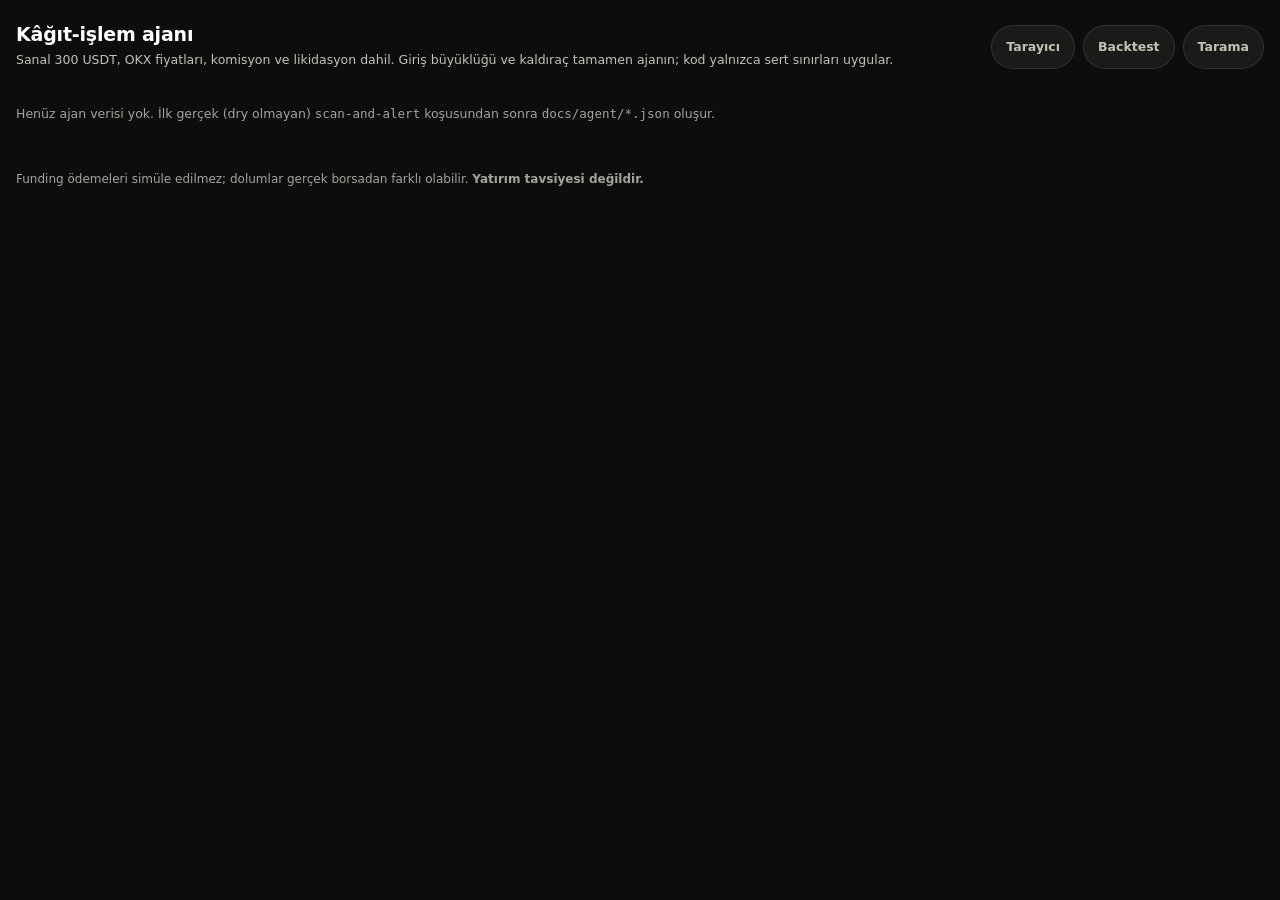
==== agent.html @ 72412c84 "Kâğıt-işlem ajanı: iki profil (temkinli/agresif), sanal 300 USDT, Claude portföy yöneticisi, öğrenme" ====
<!doctype html>
<html lang="tr">
<head>
<meta charset="utf-8">
<meta name="viewport" content="width=device-width, initial-scale=1, viewport-fit=cover">
<meta name="color-scheme" content="dark">
<title>Kâğıt-işlem ajanı</title>
<meta name="description" content="Sanal 300 USDT ile işlem yapan, kaldıraç ve büyüklüğü kendisi seçen, işlemlerinden ders çıkaran Claude ajanının canlı durumu.">
<link rel="icon" href="data:,">
<link rel="stylesheet" href="src/ui/styles.css?v=1">
<style>
  .tiles { display: grid; gap: 10px; grid-template-columns: repeat(2, minmax(0, 1fr)); }
  @media (min-width: 760px) { .tiles { grid-template-columns: repeat(4, minmax(0, 1fr)); } }
  .stat .v.pos { color: #4cc24c; } .stat .v.neg { color: #ef7d7d; }
  table.grid { border-collapse: collapse; width: 100%; font-size: 12.5px; }
  table.grid th, table.grid td { padding: 5px 7px; text-align: right; white-space: nowrap; font-variant-numeric: tabular-nums; border-top: 1px solid var(--grid); vertical-align: top; }
  table.grid th { color: var(--ink-dim); font-weight: 600; font-size: 11px; text-transform: uppercase; letter-spacing: .04em; border-bottom: 1px solid var(--axis); border-top: 0; }
  table.grid th:first-child, table.grid td:first-child { text-align: left; }
  td.wrap, th.wrap { white-space: normal; text-align: left; min-width: 220px; }
  .tablewrap { overflow-x: auto; }
  .pos { color: #5ea3f0; } .neg { color: #ef7d7d; }
  svg.curve { width: 100%; height: 200px; display: block; background: var(--surface-2); border-radius: 8px; }
  section { margin-top: 20px; }
  .lessons li { margin: 4px 0; }
  .assess { color: var(--ink-2); font-size: 13px; border-left: 3px solid var(--long); padding: 4px 10px; margin: 8px 0; }
</style>
</head>
<body>
<div class="wrap">
  <header class="top">
    <div><h1>Kâğıt-işlem ajanı</h1><p class="sub">Sanal 300 USDT, OKX fiyatları, komisyon ve likidasyon dahil. Giriş büyüklüğü ve kaldıraç tamamen ajanın; kod yalnızca sert sınırları uygular.</p></div>
    <nav class="nav"><a href="index.html">Tarayıcı</a><a href="backtest.html">Backtest</a><a href="sweep.html">Tarama</a></nav>
  </header>
  <div class="chips" id="tabs" style="margin-top:10px"></div>
  <div id="root"><p class="empty">Yükleniyor…</p></div>
  <footer>Funding ödemeleri simüle edilmez; dolumlar gerçek borsadan farklı olabilir. <strong>Yatırım tavsiyesi değildir.</strong></footer>
</div>
<script type="module">
const PROFILES = ['temkinli', 'agresif'];
const fmt = (x, d = 2) => (Number.isFinite(x) ? x.toLocaleString('tr-TR', { minimumFractionDigits: d, maximumFractionDigits: d }) : (x === Infinity ? '∞' : '–'));
const fp = (p) => { if (!Number.isFinite(p)) return '–'; const a = Math.abs(p); const d = a >= 1000 ? 1 : a >= 100 ? 2 : a >= 1 ? 4 : Math.min(8, Math.ceil(-Math.log10(a)) + 3); return fmt(p, d); };
const dt = (ms) => (ms ? new Date(ms).toLocaleString('tr-TR', { day: '2-digit', month: '2-digit', hour: '2-digit', minute: '2-digit' }) : '–');
const cls = (x) => (x > 0 ? 'pos' : x < 0 ? 'neg' : '');
const esc = (s) => String(s ?? '').replace(/[&<>]/g, (c) => ({ '&': '&amp;', '<': '&lt;', '>': '&gt;' }[c]));
const OUT = { stop: 'stop', tp1_stop: 'TP1 sonrası stop', tp2: 'TP2', liq: 'likidasyon', manual: 'elle' };
function curveSvg(curve, start) {
  if (!curve?.length) return '';
  const W = 800, H = 200, P = 28;
  const xs = curve.map((c) => c[0]), ys = curve.map((c) => c[1]);
  const x0 = Math.min(...xs), x1 = Math.max(...xs), y0 = Math.min(start, ...ys) * 0.98, y1 = Math.max(start, ...ys) * 1.02;
  const X = (x) => P + ((x - x0) / ((x1 - x0) || 1)) * (W - 2 * P), Y = (y) => H - P - ((y - y0) / ((y1 - y0) || 1)) * (H - 2 * P);
  const d = curve.map((c, i) => `${i ? 'L' : 'M'}${X(c[0]).toFixed(1)},${Y(c[1]).toFixed(1)}`).join(' ');
  return `<svg class="curve" viewBox="0 0 ${W} ${H}" role="img" aria-label="Özsermaye"><line x1="${P}" x2="${W - P}" y1="${Y(start)}" y2="${Y(start)}" stroke="#383835" stroke-dasharray="4 4"/><path d="${d}" fill="none" stroke="#3987e5" stroke-width="2"/><text x="${P}" y="${P - 6}" fill="#a5a39a" font-size="10">${fmt(y1, 0)}</text><text x="${P}" y="${H - P + 12}" fill="#a5a39a" font-size="10">${fmt(y0, 0)}</text></svg>`;
}
function render(a) {
  const s = a.stats;
  const tiles = [['Özsermaye', `${fmt(a.equity)} USDT`, cls(a.equity - a.startEquity)], ['Getiri', `${s.returnPct >= 0 ? '+' : ''}${fmt(s.returnPct, 1)}%`, cls(s.returnPct)], ['Nakit', fmt(a.cash)], ['İşlem', `${s.trades} (${s.wins}K / ${s.losses}Z)`], ['Kazanma', `%${fmt(s.winRate * 100, 0)}`], ['Ort. R', fmt(s.avgR), cls(s.avgR)], ['Kâr faktörü', fmt(s.profitFactor)], ['Maks düşüş', `${fmt(s.maxDD)} USDT`], ['Likidasyon', s.liquidations, s.liquidations ? 'neg' : ''], ['Güncelleme', dt(a.lastRun)]];
  const posRows = a.positions.map((p) => `<tr><td>${esc(p.coin)} ${esc(p.tf)}</td><td>${p.direction === 'long' ? '🟢 LONG' : '🔴 SHORT'}</td><td>${p.leverage}x</td><td>${fmt(p.margin)}</td><td>${fp(p.entry)}</td><td>${fp(p.lastPrice)}</td><td class="${cls(p.unrealized)}">${fmt(p.unrealized)} (${fmt(p.margin ? (p.unrealized / p.margin) * 100 : 0, 1)}%)</td><td>${fp(p.stop)}${p.tp1Done ? ' (BE)' : ''}</td><td>${fp(p.tp1)} / ${fp(p.tp2)}</td><td>${fp(p.liq)}</td><td>${dt(p.openedAt)}</td><td class="wrap">${esc(p.rationale)}</td></tr>`).join('');
  const ordRows = a.orders.map((o) => `<tr><td>${esc(o.coin)} ${esc(o.tf)}</td><td>${o.direction.toUpperCase()}</td><td>${o.leverage}x</td><td>${fmt(o.margin)}</td><td>${fp(o.price)}</td><td>${fp(o.stop)}</td><td>${fp(o.tp1)} / ${fp(o.tp2)}</td><td>${dt(o.expiresAt)}</td><td class="wrap">${esc(o.rationale)}</td></tr>`).join('');
  const trRows = [...a.trades].reverse().map((t) => `<tr><td>${dt(t.closedAt)}</td><td>${esc(t.coin)} ${esc(t.tf)}</td><td>${t.direction.toUpperCase()} ${t.leverage}x</td><td>${fmt(t.margin)}</td><td>${fp(t.entry)}</td><td>${esc(OUT[t.outcome] || t.outcome)}</td><td class="${cls(t.pnl)}">${t.pnl >= 0 ? '+' : ''}${fmt(t.pnl)} (${fmt(t.pnlPct, 1)}%)</td><td class="${cls(t.R)}">${fmt(t.R)}R</td><td class="wrap">${esc(t.rationale)}${t.reflection ? `<br><i>Ders: ${esc(t.reflection)}</i>` : ''}</td></tr>`).join('');
  const ph = [...(a.paramsHistory || [])].reverse().map((h) => `<tr><td>${dt(h.at)}</td><td>${esc(h.params.riskAppetite)}</td><td>${h.params.preferredLeverage?.join('–')}x</td><td>%${h.params.maxMarginPctPerTrade}</td><td class="wrap">${esc((h.params.avoidDetectors || []).join(', ') || '–')}</td><td class="wrap">${esc(h.reason)}</td></tr>`).join('');
  return `
    <section><div class="tiles">${tiles.map(([k, v, c]) => `<div class="stat"><div class="k">${k}</div><div class="v ${c || ''}">${v}</div></div>`).join('')}</div>
    ${a.lastAssessment ? `<div class="assess"><b>Son değerlendirme:</b> ${esc(a.lastAssessment)}</div>` : ''}</section>
    <section><h2>Özsermaye</h2>${curveSvg(a.curve, a.startEquity)}</section>
    <section><h2>Açık pozisyonlar (${a.positions.length})</h2>${posRows ? `<div class="tablewrap"><table class="grid"><thead><tr><th>Coin</th><th>Yön</th><th>Kald.</th><th>Marjin</th><th>Giriş</th><th>Son</th><th>K/Z</th><th>Stop</th><th>TP1 / TP2</th><th>Lik.</th><th>Açılış</th><th class="wrap">Gerekçe</th></tr></thead><tbody>${posRows}</tbody></table></div>` : '<p class="empty">Açık pozisyon yok.</p>'}</section>
    ${ordRows ? `<section><h2>Bekleyen limit emirler</h2><div class="tablewrap"><table class="grid"><thead><tr><th>Coin</th><th>Yön</th><th>Kald.</th><th>Marjin</th><th>Limit</th><th>Stop</th><th>TP1 / TP2</th><th>Son geçerlilik</th><th class="wrap">Gerekçe</th></tr></thead><tbody>${ordRows}</tbody></table></div></section>` : ''}
    <section><h2>Dersler (${a.lessons.length})</h2>${a.lessons.length ? `<ul class="lessons">${a.lessons.map((l) => `<li>${esc(l)}</li>`).join('')}</ul>` : '<p class="empty">Henüz gözden geçirme yapılmadı (20 kapanan işlem ya da 7 gün sonra).</p>'}</section>
    <section><h2>Parametreler</h2><div class="tablewrap"><table class="grid"><thead><tr><th>Tarih</th><th>Risk iştahı</th><th>Kaldıraç</th><th>Marjin/işlem</th><th class="wrap">Kaçınılan</th><th class="wrap">Gerekçe</th></tr></thead><tbody>${ph}</tbody></table></div></section>
    <section><h2>İşlem günlüğü (son ${a.trades.length})</h2>${trRows ? `<div class="tablewrap"><table class="grid"><thead><tr><th>Kapanış</th><th>Coin</th><th>Yön</th><th>Marjin</th><th>Giriş</th><th>Sonuç</th><th>K/Z</th><th>R</th><th class="wrap">Gerekçe / ders</th></tr></thead><tbody>${trRows}</tbody></table></div>` : '<p class="empty">Henüz kapanan işlem yok.</p>'}</section>`;
}
async function main() {
  const data = {};
  for (const p of PROFILES) { try { const r = await fetch(`docs/agent/${p}.json`, { cache: 'no-store' }); if (r.ok) data[p] = await r.json(); } catch { /* yok */ } }
  const tabs = document.querySelector('#tabs'), root = document.querySelector('#root');
  const ids = Object.keys(data);
  if (!ids.length) { root.innerHTML = '<p class="empty">Henüz ajan verisi yok. İlk gerçek (dry olmayan) <code>scan-and-alert</code> koşusundan sonra <code>docs/agent/*.json</code> oluşur.</p>'; return; }
  let cur = (() => { try { return localStorage.getItem('agent-tab'); } catch { return null; } })();
  if (!ids.includes(cur)) cur = ids[0];
  const draw = () => { tabs.innerHTML = ids.map((id) => `<button type="button" class="chip" data-id="${id}" aria-pressed="${id === cur}">${esc(data[id].label || id)} · ${fmt(data[id].equity, 0)} USDT</button>`).join(''); root.innerHTML = render(data[cur]); };
  tabs.addEventListener('click', (e) => { const b = e.target.closest('[data-id]'); if (!b) return; cur = b.dataset.id; try { localStorage.setItem('agent-tab', cur); } catch { /* yok */ } draw(); });
  draw();
}
main();
</script>
</body>
</html>
---- src/ui/styles.css ----
/* Kripto Teknik Analiz Tarayıcısı — tek stil dosyası. Harici framework yok, build yok, CDN yok.
   Tasarım dili crypto-paper-bot/docs/shared.css'ten: koyu zemin, tabular sayılar, 44px dokunma hedefi,
   mobilde sayfa düzeyinde yatay kaydırma yok (tablo dar ekranda kart düzenine döner). */
:root {
  color-scheme: dark;
  --plane: #0d0d0d; --surface: #1a1a19; --surface-2: #222221;
  --ink: #ffffff; --ink-2: #c3c2b7; --ink-dim: #a5a39a; --ink-muted: #898781;
  --grid: #2c2c2a; --axis: #383835; --hair: rgba(255,255,255,0.10);
  --long: #3987e5; --short: #d95926; --long-ink: #5ea3f0; --short-ink: #f0813f;
  --good: #0ca30c; --warning: #fab219; --critical: #d03b3b;
  --radius: 10px; --gap: 14px; --touch: 44px;
  --font: system-ui, -apple-system, "Segoe UI", sans-serif;
}
* { box-sizing: border-box; }
html { -webkit-text-size-adjust: 100%; }
body { margin: 0; background: var(--plane); color: var(--ink); font: 14px/1.5 var(--font); padding: 0 0 48px; }
.wrap { max-width: 1400px; margin: 0 auto; padding: 0 16px; }
a { color: var(--ink-2); }
[hidden] { display: none !important; }
button { font-family: inherit; }

header.top { padding: 20px 0 10px; display: flex; flex-wrap: wrap; gap: 10px 20px; align-items: flex-end; justify-content: space-between; }
h1 { font-size: 19px; margin: 0 0 2px; letter-spacing: -0.01em; }
.sub { color: var(--ink-2); font-size: 12.5px; margin: 0; }
.nav { display: flex; flex-wrap: wrap; gap: 8px; }
.nav a, .btn { display: inline-flex; align-items: center; justify-content: center; gap: 7px; min-height: var(--touch); padding: 0 14px; border: 1px solid var(--hair); border-radius: 999px; background: var(--surface); color: var(--ink-2); text-decoration: none; font: 600 12.5px/1 var(--font); cursor: pointer; }
.nav a:hover, .btn:hover { border-color: var(--axis); color: var(--ink); }
.btn.primary { background: var(--long); border-color: var(--long); color: #fff; }
.btn.primary:hover { filter: brightness(1.1); }
.btn.danger { color: var(--short-ink); }
.btn:disabled { opacity: 0.45; cursor: default; }
.btn:focus-visible, select:focus-visible, input:focus-visible, textarea:focus-visible { outline: 2px solid var(--ink-muted); outline-offset: 1px; }

/* ---------------- araç çubuğu ---------------- */
.toolbar { display: flex; flex-wrap: wrap; gap: 10px 14px; align-items: flex-end; padding: 12px; background: var(--surface); border: 1px solid var(--hair); border-radius: var(--radius); margin-top: 10px; }
.field { display: inline-flex; flex-direction: column; gap: 4px; min-width: 0; }
.field > span { color: var(--ink-dim); font-size: 11px; text-transform: uppercase; letter-spacing: 0.05em; }
select, input[type="text"], input[type="number"], input[type="password"], textarea {
  min-height: var(--touch); padding: 0 12px; border: 1px solid var(--hair); border-radius: 999px;
  background: var(--surface-2); color: var(--ink); font: 500 12.5px/1 var(--font); font-variant-numeric: tabular-nums; max-width: 100%;
}
textarea { border-radius: 12px; padding: 10px 12px; line-height: 1.4; resize: vertical; }
.chips { display: flex; flex-wrap: wrap; gap: 6px; }
.chip { min-height: 36px; padding: 0 12px; border: 1px solid var(--hair); border-radius: 999px; background: var(--surface-2); color: var(--ink-2); font: 600 12px/1 var(--font); cursor: pointer; }
.chip[aria-pressed="true"] { background: var(--long); border-color: var(--long); color: #fff; }
.chip.small { min-height: 30px; padding: 0 9px; font-size: 11px; }
.progress { display: flex; align-items: center; gap: 10px; min-width: 200px; flex: 1; }
.progress .bar { flex: 1; height: 6px; background: var(--surface-2); border-radius: 3px; overflow: hidden; }
.progress .bar span { display: block; height: 100%; width: 0; background: var(--long); transition: width .15s; }
.progress small { color: var(--ink-dim); font-variant-numeric: tabular-nums; white-space: nowrap; }

/* ---------------- paneller ---------------- */
.panel { border: 1px solid var(--hair); border-radius: var(--radius); background: var(--surface); margin: 10px 0 0; }
.panel > summary { list-style: none; cursor: pointer; user-select: none; display: flex; align-items: center; gap: 8px; min-height: var(--touch); padding: 0 12px; color: var(--ink-2); font: 600 12.5px/1.35 var(--font); }
.panel > summary::-webkit-details-marker { display: none; }
.panel > summary::before { content: "▸"; font-size: 10px; color: var(--ink-muted); transition: transform .12s ease; }
.panel[open] > summary::before { transform: rotate(90deg); }
.panel[open] > summary { border-bottom: 1px solid var(--grid); }
.panel-body { padding: 12px; }
.det-grid { display: grid; gap: 8px 16px; grid-template-columns: 1fr; }
.det { display: flex; align-items: flex-start; gap: 8px; min-height: 36px; }
.det input { margin-top: 5px; }
.det .lbl { font-weight: 600; font-size: 12.5px; }
.det .desc { color: var(--ink-dim); font-size: 11.5px; }
.det .w { margin-left: auto; width: 64px; min-height: 32px; padding: 0 8px; text-align: right; }
.gdot { display: inline-block; width: 9px; height: 9px; border-radius: 2px; margin-right: 6px; vertical-align: baseline; }
.note { color: var(--ink-dim); font-size: 12.5px; margin: 0 0 8px; max-width: 90ch; }
.note b { color: var(--ink-2); }
.banner { border: 1px solid rgba(250,178,25,0.4); background: rgba(250,178,25,0.08); color: var(--warning); border-radius: var(--radius); padding: 10px 12px; font-size: 12.5px; margin-top: 10px; }
.banner.err { border-color: rgba(208,59,59,0.5); background: rgba(208,59,59,0.1); color: #ef7d7d; }

/* ---------------- özet şeridi ---------------- */
.summary { display: flex; flex-wrap: wrap; gap: 8px; margin-top: 12px; align-items: center; }
.pill { border: 1px solid var(--hair); border-radius: 999px; padding: 4px 10px; font-size: 12px; color: var(--ink-2); background: var(--surface); font-variant-numeric: tabular-nums; white-space: nowrap; }
.pill b { color: var(--ink); font-weight: 600; }

/* ---------------- düzen ---------------- */
.layout { display: grid; gap: var(--gap); grid-template-columns: 1fr; margin-top: 12px; }
@media (min-width: 1100px) { .layout { grid-template-columns: minmax(0, 1.1fr) minmax(420px, 0.9fr); align-items: start; } .detail { position: sticky; top: 10px; } }
h2 { font-size: 13px; text-transform: uppercase; letter-spacing: 0.08em; color: var(--ink-muted); margin: 0 0 6px; font-weight: 600; }
.list-head { display: flex; flex-wrap: wrap; gap: 8px 14px; align-items: center; justify-content: space-between; margin-bottom: 8px; }
.filters { display: flex; flex-wrap: wrap; gap: 8px; align-items: center; }

/* ---------------- sonuç tablosu / kartlar ---------------- */
.rows { display: grid; gap: 8px; }
.row { background: var(--surface); border: 1px solid var(--hair); border-radius: var(--radius); padding: 10px 12px; min-width: 0; cursor: pointer; }
.row:hover, .row.sel { border-color: var(--ink-muted); }
.row.sel { background: var(--surface-2); }
.row-top { display: flex; align-items: center; gap: 10px; }
.row-sym { font-weight: 700; font-size: 14px; }
.row-tf { color: var(--ink-dim); font-size: 12px; font-weight: 600; }
.score { margin-left: auto; font-size: 18px; font-weight: 700; font-variant-numeric: tabular-nums; min-width: 44px; text-align: right; }
.score.hi { color: var(--good); } .score.mid { color: var(--warning); } .score.lo { color: var(--ink-dim); }
.dir { font-size: 10.5px; font-weight: 700; letter-spacing: 0.06em; padding: 2px 6px; border-radius: 3px; white-space: nowrap; }
.dir.long { color: var(--long-ink); background: rgba(57,135,229,0.16); }
.dir.short { color: var(--short-ink); background: rgba(217,89,38,0.18); }
.dir.neutral { color: var(--ink-dim); background: var(--surface-2); }
.mtf { font-size: 10.5px; font-weight: 700; padding: 2px 6px; border-radius: 3px; border: 1px solid rgba(12,163,12,0.5); color: #4cc24c; white-space: nowrap; }
.badges { display: flex; flex-wrap: wrap; gap: 4px; margin-top: 7px; }
.badge { display: inline-flex; align-items: center; gap: 4px; font-size: 10.5px; font-weight: 600; padding: 2px 7px; border-radius: 4px; border: 1px solid var(--hair); color: var(--ink-2); background: var(--surface-2); white-space: nowrap; }
.badge i { width: 7px; height: 7px; border-radius: 2px; display: inline-block; }
.badge.dim { opacity: 0.55; }
.row-grid { display: grid; grid-template-columns: repeat(2, minmax(0, 1fr)); gap: 3px 14px; margin-top: 7px; font-size: 12px; color: var(--ink-2); font-variant-numeric: tabular-nums; }
.row-grid span { color: var(--ink-dim); }
@media (min-width: 560px) { .row-grid { grid-template-columns: repeat(4, minmax(0, 1fr)); } }
.empty { color: var(--ink-dim); font-size: 12.5px; padding: 16px 0; margin: 0; }
.pager { display: flex; gap: 8px; align-items: center; margin-top: 10px; flex-wrap: wrap; }
.pager .count { color: var(--ink-dim); font-size: 12.5px; }

/* ---------------- ayrıntı ---------------- */
.detail { background: var(--surface); border: 1px solid var(--hair); border-radius: var(--radius); padding: 12px; min-width: 0; }
.detail-head { display: flex; flex-wrap: wrap; align-items: center; gap: 8px 12px; margin-bottom: 8px; }
.detail-head h3 { margin: 0; font-size: 16px; }
.chart { width: 100%; height: 380px; border-radius: 8px; overflow: hidden; background: #121822; }
@media (max-width: 559px) { .chart { height: 300px; } }
.legend { display: flex; flex-wrap: wrap; gap: 6px 12px; margin: 8px 0; font-size: 11.5px; color: var(--ink-dim); }
.legend span i { display: inline-block; width: 10px; height: 10px; border-radius: 2px; margin-right: 5px; vertical-align: -1px; }
.sig-list { display: grid; gap: 6px; margin-top: 8px; }
.sig { border: 1px solid var(--hair); border-radius: 8px; padding: 8px 10px; background: var(--surface-2); font-size: 12.5px; }
.sig .sig-head { display: flex; align-items: center; gap: 8px; flex-wrap: wrap; }
.sig .sig-name { font-weight: 700; }
.sig .sig-str { margin-left: auto; color: var(--ink-dim); font-variant-numeric: tabular-nums; font-size: 11.5px; }
.sig .sig-note { color: var(--ink-2); margin-top: 3px; }
.sig .sig-lv { color: var(--ink-dim); font-size: 11.5px; margin-top: 3px; font-variant-numeric: tabular-nums; }
.sig.off { opacity: 0.6; }
.sig label { cursor: pointer; }
.stat-strip { display: grid; grid-template-columns: repeat(2, minmax(0, 1fr)); gap: 8px; margin: 8px 0; }
@media (min-width: 560px) { .stat-strip { grid-template-columns: repeat(4, minmax(0, 1fr)); } }
.stat { background: var(--surface-2); border: 1px solid var(--hair); border-radius: 8px; padding: 8px 10px; min-width: 0; }
.stat .k { color: var(--ink-dim); font-size: 11px; text-transform: uppercase; letter-spacing: 0.05em; }
.stat .v { font-size: 15px; font-weight: 600; font-variant-numeric: tabular-nums; white-space: nowrap; overflow: hidden; text-overflow: ellipsis; }

/* ---------------- screenshot ---------------- */
.drop { border: 2px dashed var(--hair); border-radius: var(--radius); padding: 18px; text-align: center; color: var(--ink-dim); cursor: pointer; min-height: 90px; display: flex; flex-direction: column; align-items: center; justify-content: center; gap: 6px; }
.drop.over { border-color: var(--long); color: var(--ink); }
.drop img { max-width: 100%; max-height: 320px; border-radius: 6px; }
.ss-out { white-space: pre-wrap; background: var(--surface-2); border: 1px solid var(--hair); border-radius: 8px; padding: 12px; font-size: 13px; line-height: 1.55; min-height: 60px; margin-top: 10px; overflow-wrap: anywhere; }
.ss-row { display: flex; flex-wrap: wrap; gap: 10px; align-items: flex-end; margin-top: 10px; }
footer { color: var(--ink-dim); font-size: 12px; margin-top: 30px; line-height: 1.6; }
footer a { color: var(--ink-2); }
@media (prefers-reduced-motion: reduce) { .panel > summary::before, .progress .bar span { transition: none; } }
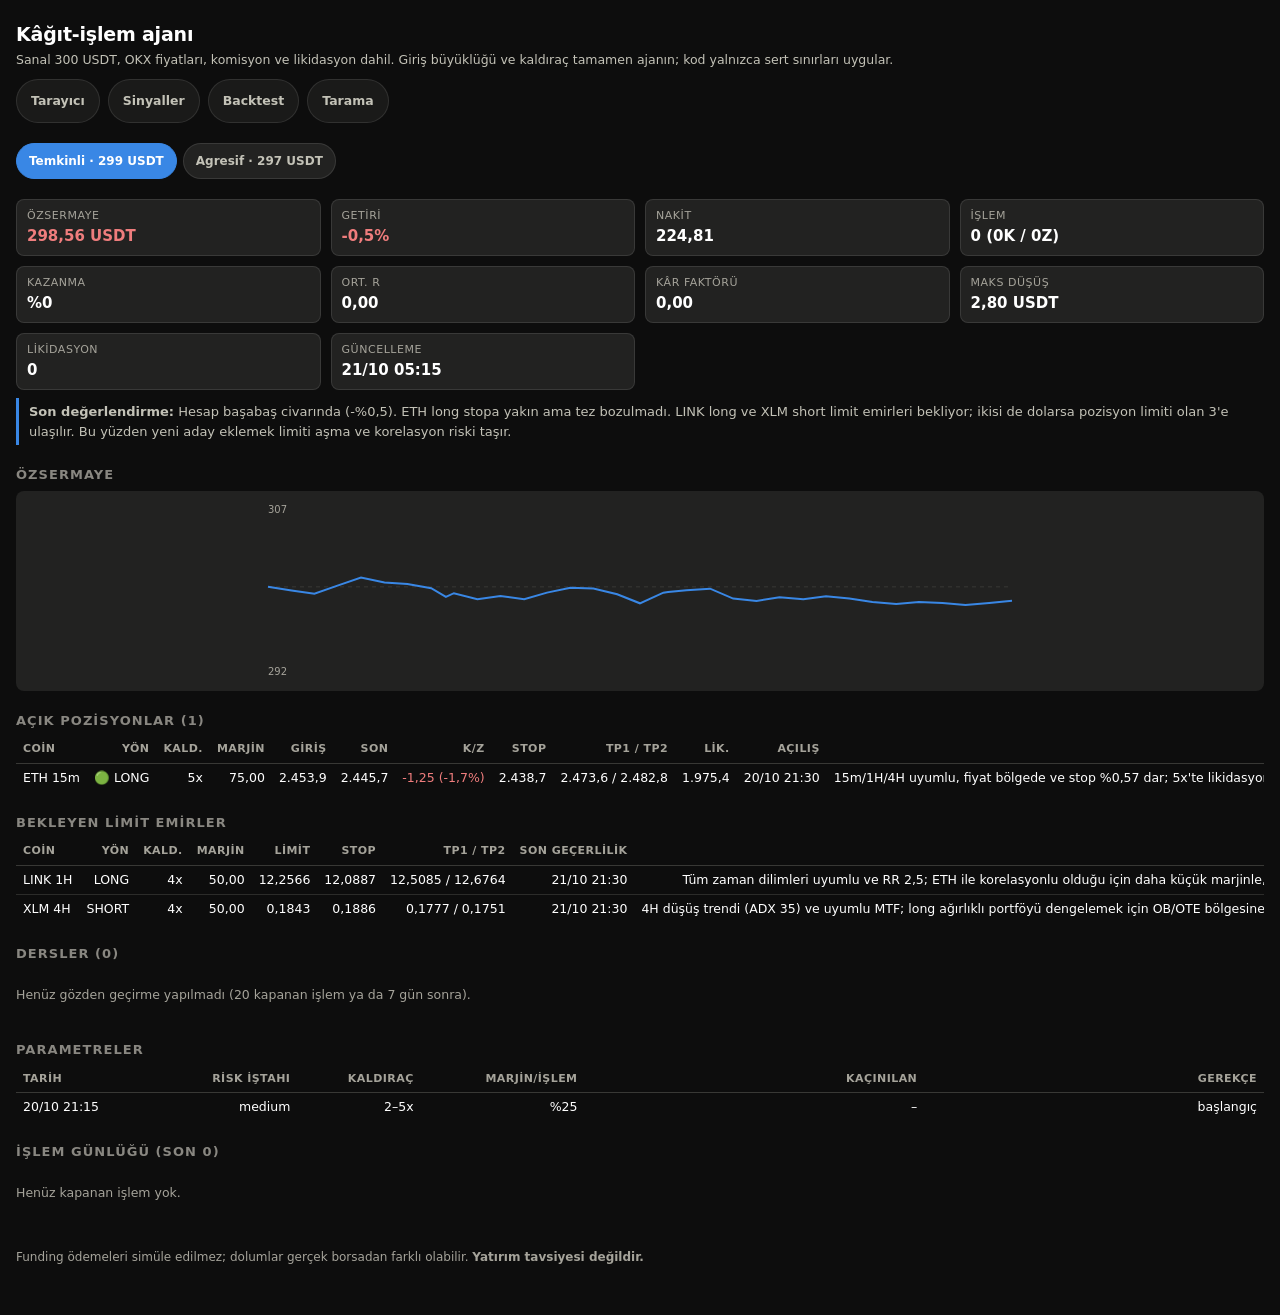
==== commit e8a89a57: "TF kuralları (15m sıkı), öğrenilen puan (lojistik regresyon), sinyal geçmişi sayfası - scanner: satı" ====
--- a/agent.html
+++ b/agent.html
@@ -29,7 +29,7 @@
 <div class="wrap">
   <header class="top">
     <div><h1>Kâğıt-işlem ajanı</h1><p class="sub">Sanal 300 USDT, OKX fiyatları, komisyon ve likidasyon dahil. Giriş büyüklüğü ve kaldıraç tamamen ajanın; kod yalnızca sert sınırları uygular.</p></div>
-    <nav class="nav"><a href="index.html">Tarayıcı</a><a href="backtest.html">Backtest</a><a href="sweep.html">Tarama</a></nav>
+    <nav class="nav"><a href="index.html">Tarayıcı</a><a href="signals.html">Sinyaller</a><a href="backtest.html">Backtest</a><a href="sweep.html">Tarama</a></nav>
   </header>
   <div class="chips" id="tabs" style="margin-top:10px"></div>
   <div id="root"><p class="empty">Yükleniyor…</p></div>
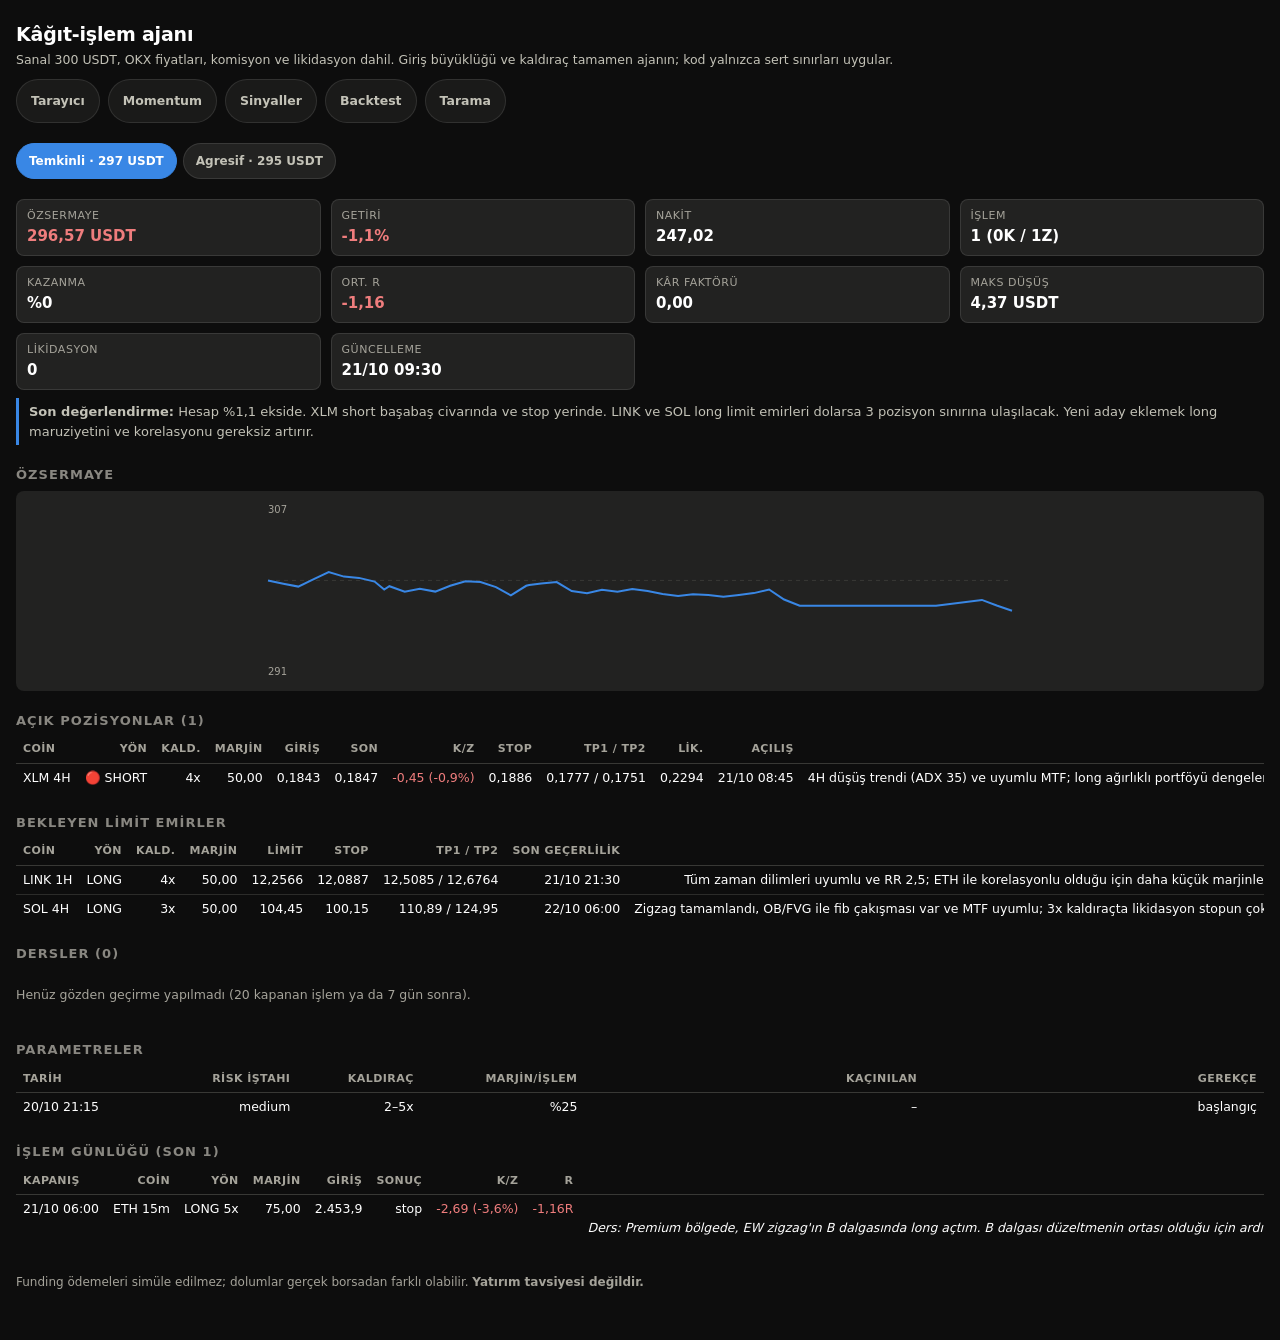
==== commit d7923bf3: "Momentum: fonlama maliyeti + yalnız-short varyantı; haftalık momentum kâğıt portföyü - xsmom: ortak " ====
--- a/agent.html
+++ b/agent.html
@@ -29,7 +29,7 @@
 <div class="wrap">
   <header class="top">
     <div><h1>Kâğıt-işlem ajanı</h1><p class="sub">Sanal 300 USDT, OKX fiyatları, komisyon ve likidasyon dahil. Giriş büyüklüğü ve kaldıraç tamamen ajanın; kod yalnızca sert sınırları uygular.</p></div>
-    <nav class="nav"><a href="index.html">Tarayıcı</a><a href="signals.html">Sinyaller</a><a href="backtest.html">Backtest</a><a href="sweep.html">Tarama</a></nav>
+    <nav class="nav"><a href="index.html">Tarayıcı</a><a href="momentum.html">Momentum</a><a href="signals.html">Sinyaller</a><a href="backtest.html">Backtest</a><a href="sweep.html">Tarama</a></nav>
   </header>
   <div class="chips" id="tabs" style="margin-top:10px"></div>
   <div id="root"><p class="empty">Yükleniyor…</p></div>
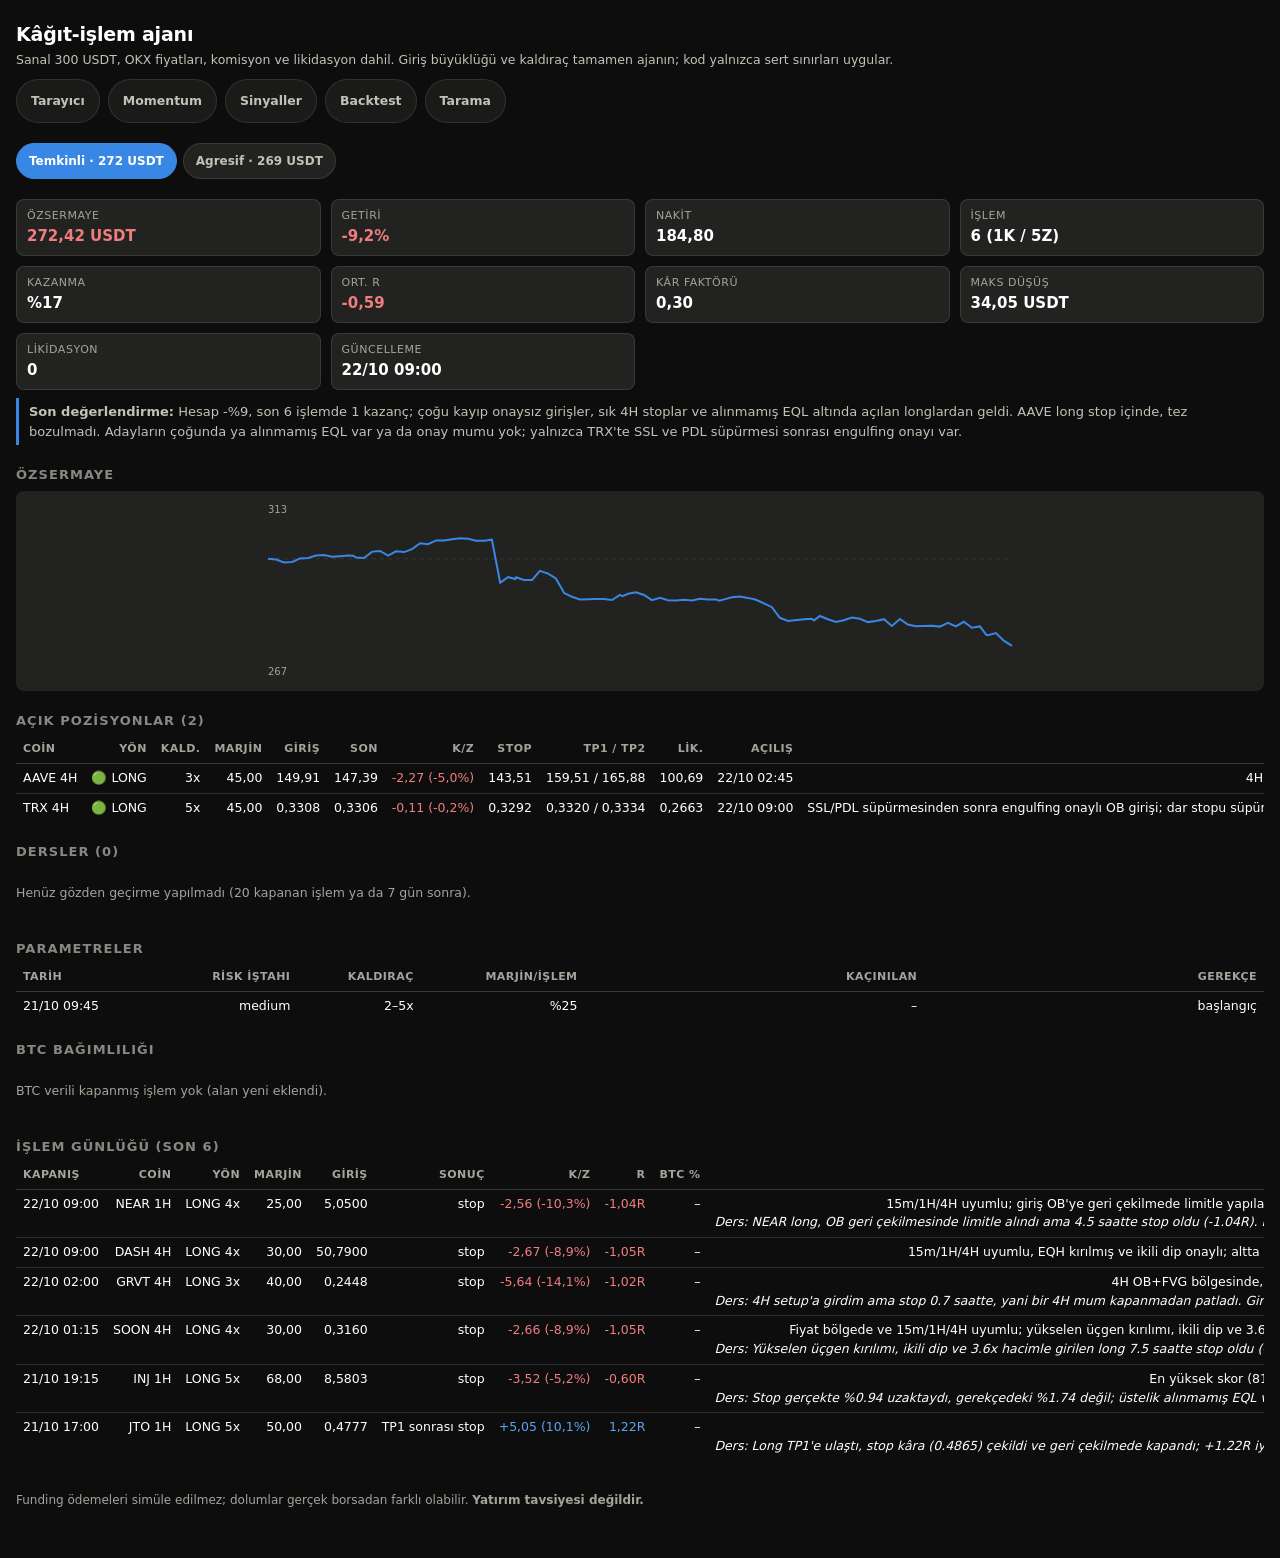
==== commit fcb8fdc8: "BTC bağımlılığı ölçümü ve BTC'ye göre göreli güç (ALT/BTC) - src/scan/relative.js: coin/BTC oranı → " ====
--- a/agent.html
+++ b/agent.html
@@ -57,7 +57,7 @@
   const tiles = [['Özsermaye', `${fmt(a.equity)} USDT`, cls(a.equity - a.startEquity)], ['Getiri', `${s.returnPct >= 0 ? '+' : ''}${fmt(s.returnPct, 1)}%`, cls(s.returnPct)], ['Nakit', fmt(a.cash)], ['İşlem', `${s.trades} (${s.wins}K / ${s.losses}Z)`], ['Kazanma', `%${fmt(s.winRate * 100, 0)}`], ['Ort. R', fmt(s.avgR), cls(s.avgR)], ['Kâr faktörü', fmt(s.profitFactor)], ['Maks düşüş', `${fmt(s.maxDD)} USDT`], ['Likidasyon', s.liquidations, s.liquidations ? 'neg' : ''], ['Güncelleme', dt(a.lastRun)]];
   const posRows = a.positions.map((p) => `<tr><td>${esc(p.coin)} ${esc(p.tf)}</td><td>${p.direction === 'long' ? '🟢 LONG' : '🔴 SHORT'}</td><td>${p.leverage}x</td><td>${fmt(p.margin)}</td><td>${fp(p.entry)}</td><td>${fp(p.lastPrice)}</td><td class="${cls(p.unrealized)}">${fmt(p.unrealized)} (${fmt(p.margin ? (p.unrealized / p.margin) * 100 : 0, 1)}%)</td><td>${fp(p.stop)}${p.tp1Done ? ' (BE)' : ''}</td><td>${fp(p.tp1)} / ${fp(p.tp2)}</td><td>${fp(p.liq)}</td><td>${dt(p.openedAt)}</td><td class="wrap">${esc(p.rationale)}</td></tr>`).join('');
   const ordRows = a.orders.map((o) => `<tr><td>${esc(o.coin)} ${esc(o.tf)}</td><td>${o.direction.toUpperCase()}</td><td>${o.leverage}x</td><td>${fmt(o.margin)}</td><td>${fp(o.price)}</td><td>${fp(o.stop)}</td><td>${fp(o.tp1)} / ${fp(o.tp2)}</td><td>${dt(o.expiresAt)}</td><td class="wrap">${esc(o.rationale)}</td></tr>`).join('');
-  const trRows = [...a.trades].reverse().map((t) => `<tr><td>${dt(t.closedAt)}</td><td>${esc(t.coin)} ${esc(t.tf)}</td><td>${t.direction.toUpperCase()} ${t.leverage}x</td><td>${fmt(t.margin)}</td><td>${fp(t.entry)}</td><td>${esc(OUT[t.outcome] || t.outcome)}</td><td class="${cls(t.pnl)}">${t.pnl >= 0 ? '+' : ''}${fmt(t.pnl)} (${fmt(t.pnlPct, 1)}%)</td><td class="${cls(t.R)}">${fmt(t.R)}R</td><td class="wrap">${esc(t.rationale)}${t.reflection ? `<br><i>Ders: ${esc(t.reflection)}</i>` : ''}</td></tr>`).join('');
+  const trRows = [...a.trades].reverse().map((t) => `<tr><td>${dt(t.closedAt)}</td><td>${esc(t.coin)} ${esc(t.tf)}</td><td>${t.direction.toUpperCase()} ${t.leverage}x</td><td>${fmt(t.margin)}</td><td>${fp(t.entry)}</td><td>${esc(OUT[t.outcome] || t.outcome)}</td><td class="${cls(t.pnl)}">${t.pnl >= 0 ? '+' : ''}${fmt(t.pnl)} (${fmt(t.pnlPct, 1)}%)</td><td class="${cls(t.R)}">${fmt(t.R)}R</td><td class="${cls(t.btcPct)}">${t.btcPct == null ? '–' : fmt(t.btcPct, 1)}</td><td class="wrap">${esc(t.rationale)}${t.reflection ? `<br><i>Ders: ${esc(t.reflection)}</i>` : ''}</td></tr>`).join('');
   const ph = [...(a.paramsHistory || [])].reverse().map((h) => `<tr><td>${dt(h.at)}</td><td>${esc(h.params.riskAppetite)}</td><td>${h.params.preferredLeverage?.join('–')}x</td><td>%${h.params.maxMarginPctPerTrade}</td><td class="wrap">${esc((h.params.avoidDetectors || []).join(', ') || '–')}</td><td class="wrap">${esc(h.reason)}</td></tr>`).join('');
   return `
     <section><div class="tiles">${tiles.map(([k, v, c]) => `<div class="stat"><div class="k">${k}</div><div class="v ${c || ''}">${v}</div></div>`).join('')}</div>
@@ -67,7 +67,8 @@
     ${ordRows ? `<section><h2>Bekleyen limit emirler</h2><div class="tablewrap"><table class="grid"><thead><tr><th>Coin</th><th>Yön</th><th>Kald.</th><th>Marjin</th><th>Limit</th><th>Stop</th><th>TP1 / TP2</th><th>Son geçerlilik</th><th class="wrap">Gerekçe</th></tr></thead><tbody>${ordRows}</tbody></table></div></section>` : ''}
     <section><h2>Dersler (${a.lessons.length})</h2>${a.lessons.length ? `<ul class="lessons">${a.lessons.map((l) => `<li>${esc(l)}</li>`).join('')}</ul>` : '<p class="empty">Henüz gözden geçirme yapılmadı (20 kapanan işlem ya da 7 gün sonra).</p>'}</section>
     <section><h2>Parametreler</h2><div class="tablewrap"><table class="grid"><thead><tr><th>Tarih</th><th>Risk iştahı</th><th>Kaldıraç</th><th>Marjin/işlem</th><th class="wrap">Kaçınılan</th><th class="wrap">Gerekçe</th></tr></thead><tbody>${ph}</tbody></table></div></section>
-    <section><h2>İşlem günlüğü (son ${a.trades.length})</h2>${trRows ? `<div class="tablewrap"><table class="grid"><thead><tr><th>Kapanış</th><th>Coin</th><th>Yön</th><th>Marjin</th><th>Giriş</th><th>Sonuç</th><th>K/Z</th><th>R</th><th class="wrap">Gerekçe / ders</th></tr></thead><tbody>${trRows}</tbody></table></div>` : '<p class="empty">Henüz kapanan işlem yok.</p>'}</section>`;
+    <section><h2>BTC bağımlılığı</h2>${(() => { const w = a.trades.filter((t) => t.btcPct != null); if (!w.length) return '<p class="empty">BTC verili kapanmış işlem yok (alan yeni eklendi).</p>'; const adv = w.filter((t) => (t.direction === 'long' && t.btcPct < 0) || (t.direction === 'short' && t.btcPct > 0)), fav = w.filter((t) => !adv.includes(t)); const avg = (l) => (l.length ? l.reduce((x, t) => x + t.R, 0) / l.length : 0); const win = (l) => (l.length ? l.filter((t) => t.pnl > 0).length / l.length : 0); return `<div class="tiles"><div class="stat"><div class="k">BTC ters giderken</div><div class="v ${cls(avg(adv))}">${adv.length} işlem · ${fmt(avg(adv))}R</div><div class="k">kazanma %${fmt(win(adv) * 100, 0)}</div></div><div class="stat"><div class="k">BTC lehte giderken</div><div class="v ${cls(avg(fav))}">${fav.length} işlem · ${fmt(avg(fav))}R</div><div class="k">kazanma %${fmt(win(fav) * 100, 0)}</div></div></div>`; })()}</section>
+    <section><h2>İşlem günlüğü (son ${a.trades.length})</h2>${trRows ? `<div class="tablewrap"><table class="grid"><thead><tr><th>Kapanış</th><th>Coin</th><th>Yön</th><th>Marjin</th><th>Giriş</th><th>Sonuç</th><th>K/Z</th><th>R</th><th>BTC %</th><th class="wrap">Gerekçe / ders</th></tr></thead><tbody>${trRows}</tbody></table></div>` : '<p class="empty">Henüz kapanan işlem yok.</p>'}</section>`;
 }
 async function main() {
   const data = {};
--- a/src/ui/styles.css
+++ b/src/ui/styles.css
@@ -139,3 +139,7 @@
 footer { color: var(--ink-dim); font-size: 12px; margin-top: 30px; line-height: 1.6; }
 footer a { color: var(--ink-2); }
 @media (prefers-reduced-motion: reduce) { .panel > summary::before, .progress .bar span { transition: none; } }
+
+/* BTC'ye göre göreli güç çipi */
+.mtf.rs-up { color: #4cc24c; }
+.mtf.rs-down { color: #ef7d7d; }
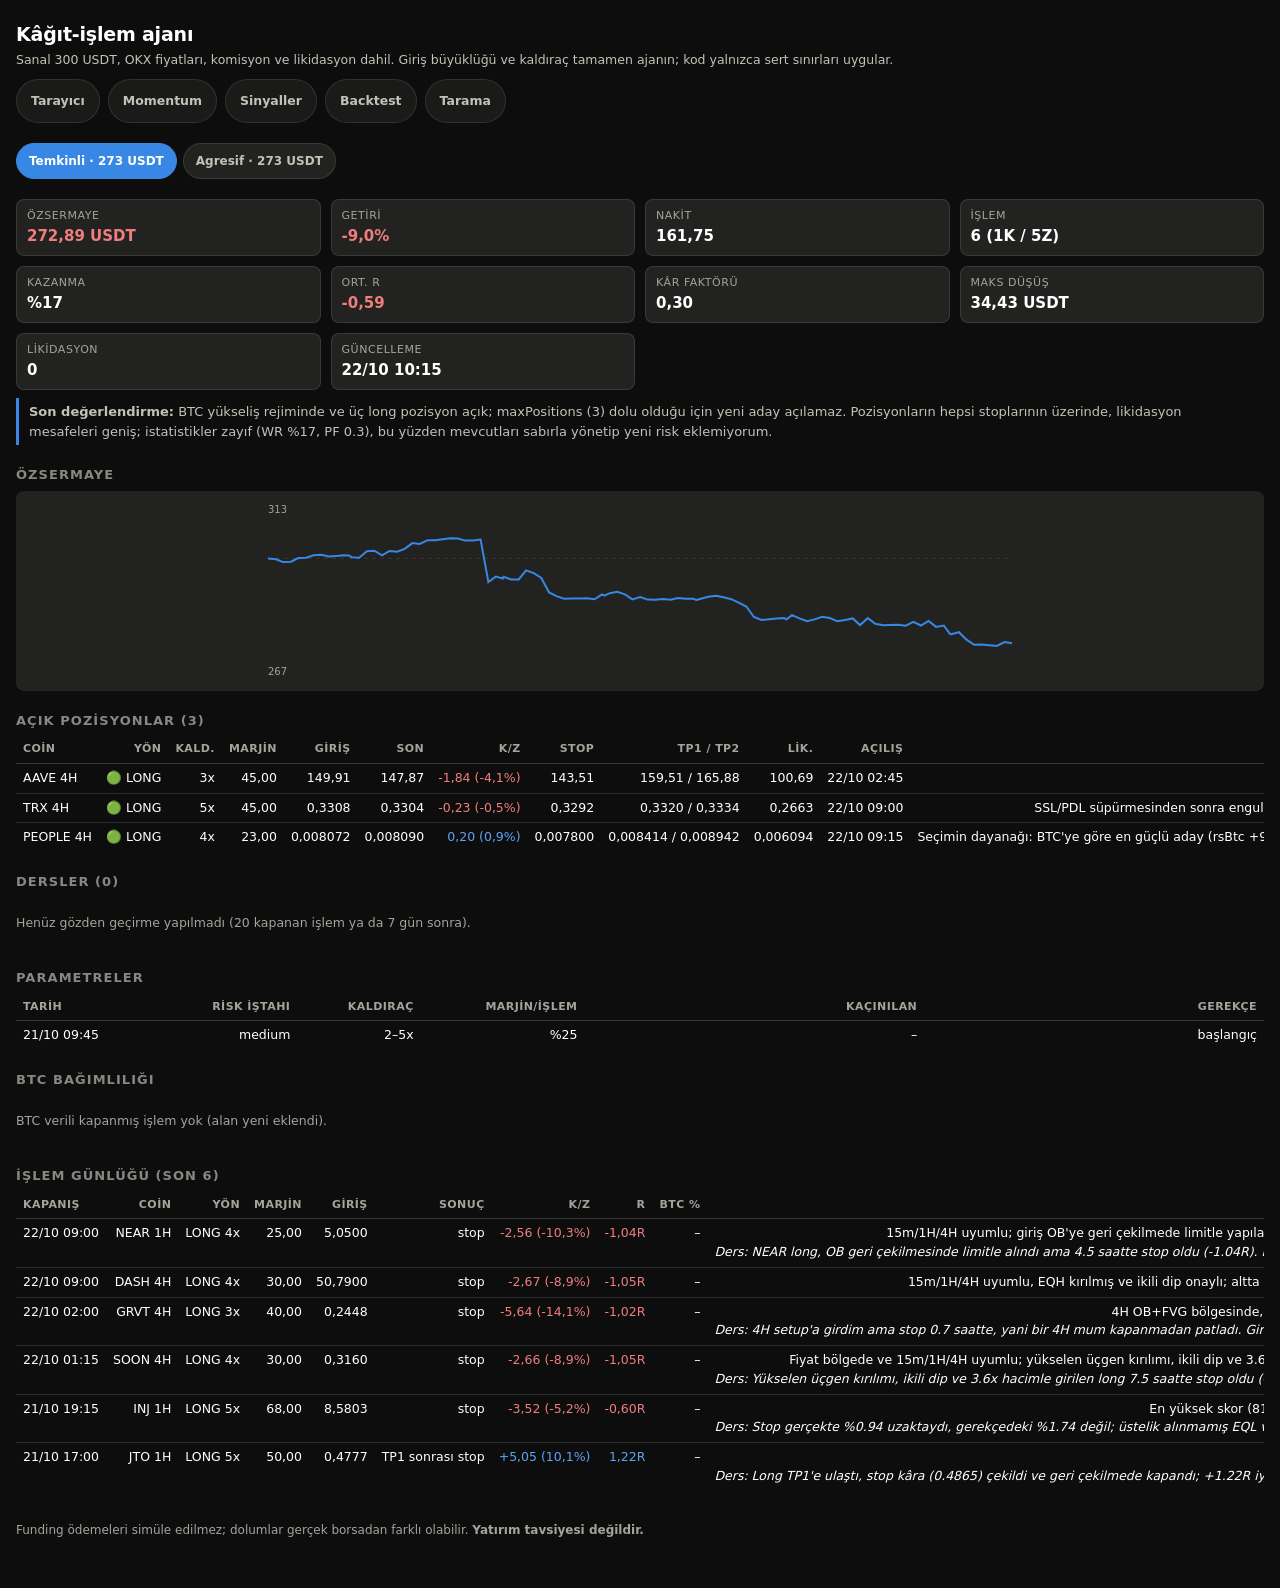
==== commit 09660add: "BTC hedge: momentum portföyünde piyasa-nötr bacak (MOMENTUM_HEDGE) ve ajanlara hedge seçeneği - mome" ====
--- a/agent.html
+++ b/agent.html
@@ -22,6 +22,7 @@
   svg.curve { width: 100%; height: 200px; display: block; background: var(--surface-2); border-radius: 8px; }
   section { margin-top: 20px; }
   .lessons li { margin: 4px 0; }
+  .tag { display: inline-block; padding: 1px 6px; border-radius: 999px; font-size: 10.5px; font-weight: 600; background: rgba(94,163,240,.18); color: #5ea3f0; }
   .assess { color: var(--ink-2); font-size: 13px; border-left: 3px solid var(--long); padding: 4px 10px; margin: 8px 0; }
 </style>
 </head>
@@ -55,9 +56,9 @@
 function render(a) {
   const s = a.stats;
   const tiles = [['Özsermaye', `${fmt(a.equity)} USDT`, cls(a.equity - a.startEquity)], ['Getiri', `${s.returnPct >= 0 ? '+' : ''}${fmt(s.returnPct, 1)}%`, cls(s.returnPct)], ['Nakit', fmt(a.cash)], ['İşlem', `${s.trades} (${s.wins}K / ${s.losses}Z)`], ['Kazanma', `%${fmt(s.winRate * 100, 0)}`], ['Ort. R', fmt(s.avgR), cls(s.avgR)], ['Kâr faktörü', fmt(s.profitFactor)], ['Maks düşüş', `${fmt(s.maxDD)} USDT`], ['Likidasyon', s.liquidations, s.liquidations ? 'neg' : ''], ['Güncelleme', dt(a.lastRun)]];
-  const posRows = a.positions.map((p) => `<tr><td>${esc(p.coin)} ${esc(p.tf)}</td><td>${p.direction === 'long' ? '🟢 LONG' : '🔴 SHORT'}</td><td>${p.leverage}x</td><td>${fmt(p.margin)}</td><td>${fp(p.entry)}</td><td>${fp(p.lastPrice)}</td><td class="${cls(p.unrealized)}">${fmt(p.unrealized)} (${fmt(p.margin ? (p.unrealized / p.margin) * 100 : 0, 1)}%)</td><td>${fp(p.stop)}${p.tp1Done ? ' (BE)' : ''}</td><td>${fp(p.tp1)} / ${fp(p.tp2)}</td><td>${fp(p.liq)}</td><td>${dt(p.openedAt)}</td><td class="wrap">${esc(p.rationale)}</td></tr>`).join('');
+  const posRows = a.positions.map((p) => `<tr><td>${esc(p.coin)} ${esc(p.tf)}${p.hedgeOf ? ' <span class="tag">hedge bacağı</span>' : p.hedge ? ' <span class="tag">hedge\'li</span>' : ''}</td><td>${p.direction === 'long' ? '🟢 LONG' : '🔴 SHORT'}</td><td>${p.leverage}x</td><td>${fmt(p.margin)}</td><td>${fp(p.entry)}</td><td>${fp(p.lastPrice)}</td><td class="${cls(p.unrealized)}">${fmt(p.unrealized)} (${fmt(p.margin ? (p.unrealized / p.margin) * 100 : 0, 1)}%)</td><td>${fp(p.stop)}${p.tp1Done ? ' (BE)' : ''}</td><td>${fp(p.tp1)} / ${fp(p.tp2)}</td><td>${fp(p.liq)}</td><td>${dt(p.openedAt)}</td><td class="wrap">${esc(p.rationale)}</td></tr>`).join('');
   const ordRows = a.orders.map((o) => `<tr><td>${esc(o.coin)} ${esc(o.tf)}</td><td>${o.direction.toUpperCase()}</td><td>${o.leverage}x</td><td>${fmt(o.margin)}</td><td>${fp(o.price)}</td><td>${fp(o.stop)}</td><td>${fp(o.tp1)} / ${fp(o.tp2)}</td><td>${dt(o.expiresAt)}</td><td class="wrap">${esc(o.rationale)}</td></tr>`).join('');
-  const trRows = [...a.trades].reverse().map((t) => `<tr><td>${dt(t.closedAt)}</td><td>${esc(t.coin)} ${esc(t.tf)}</td><td>${t.direction.toUpperCase()} ${t.leverage}x</td><td>${fmt(t.margin)}</td><td>${fp(t.entry)}</td><td>${esc(OUT[t.outcome] || t.outcome)}</td><td class="${cls(t.pnl)}">${t.pnl >= 0 ? '+' : ''}${fmt(t.pnl)} (${fmt(t.pnlPct, 1)}%)</td><td class="${cls(t.R)}">${fmt(t.R)}R</td><td class="${cls(t.btcPct)}">${t.btcPct == null ? '–' : fmt(t.btcPct, 1)}</td><td class="wrap">${esc(t.rationale)}${t.reflection ? `<br><i>Ders: ${esc(t.reflection)}</i>` : ''}</td></tr>`).join('');
+  const trRows = [...a.trades].reverse().map((t) => `<tr><td>${dt(t.closedAt)}</td><td>${esc(t.coin)} ${esc(t.tf)}${t.hedgeOf ? ' <span class="tag">hedge bacağı</span>' : t.hedge ? ' <span class="tag">hedge\'li</span>' : ''}</td><td>${t.direction.toUpperCase()} ${t.leverage}x</td><td>${fmt(t.margin)}</td><td>${fp(t.entry)}</td><td>${esc(OUT[t.outcome] || t.outcome)}</td><td class="${cls(t.pnl)}">${t.pnl >= 0 ? '+' : ''}${fmt(t.pnl)} (${fmt(t.pnlPct, 1)}%)</td><td class="${cls(t.R)}">${fmt(t.R)}R</td><td class="${cls(t.btcPct)}">${t.btcPct == null ? '–' : fmt(t.btcPct, 1)}</td><td class="wrap">${esc(t.rationale)}${t.reflection ? `<br><i>Ders: ${esc(t.reflection)}</i>` : ''}</td></tr>`).join('');
   const ph = [...(a.paramsHistory || [])].reverse().map((h) => `<tr><td>${dt(h.at)}</td><td>${esc(h.params.riskAppetite)}</td><td>${h.params.preferredLeverage?.join('–')}x</td><td>%${h.params.maxMarginPctPerTrade}</td><td class="wrap">${esc((h.params.avoidDetectors || []).join(', ') || '–')}</td><td class="wrap">${esc(h.reason)}</td></tr>`).join('');
   return `
     <section><div class="tiles">${tiles.map(([k, v, c]) => `<div class="stat"><div class="k">${k}</div><div class="v ${c || ''}">${v}</div></div>`).join('')}</div>
@@ -67,7 +68,7 @@
     ${ordRows ? `<section><h2>Bekleyen limit emirler</h2><div class="tablewrap"><table class="grid"><thead><tr><th>Coin</th><th>Yön</th><th>Kald.</th><th>Marjin</th><th>Limit</th><th>Stop</th><th>TP1 / TP2</th><th>Son geçerlilik</th><th class="wrap">Gerekçe</th></tr></thead><tbody>${ordRows}</tbody></table></div></section>` : ''}
     <section><h2>Dersler (${a.lessons.length})</h2>${a.lessons.length ? `<ul class="lessons">${a.lessons.map((l) => `<li>${esc(l)}</li>`).join('')}</ul>` : '<p class="empty">Henüz gözden geçirme yapılmadı (20 kapanan işlem ya da 7 gün sonra).</p>'}</section>
     <section><h2>Parametreler</h2><div class="tablewrap"><table class="grid"><thead><tr><th>Tarih</th><th>Risk iştahı</th><th>Kaldıraç</th><th>Marjin/işlem</th><th class="wrap">Kaçınılan</th><th class="wrap">Gerekçe</th></tr></thead><tbody>${ph}</tbody></table></div></section>
-    <section><h2>BTC bağımlılığı</h2>${(() => { const w = a.trades.filter((t) => t.btcPct != null); if (!w.length) return '<p class="empty">BTC verili kapanmış işlem yok (alan yeni eklendi).</p>'; const adv = w.filter((t) => (t.direction === 'long' && t.btcPct < 0) || (t.direction === 'short' && t.btcPct > 0)), fav = w.filter((t) => !adv.includes(t)); const avg = (l) => (l.length ? l.reduce((x, t) => x + t.R, 0) / l.length : 0); const win = (l) => (l.length ? l.filter((t) => t.pnl > 0).length / l.length : 0); return `<div class="tiles"><div class="stat"><div class="k">BTC ters giderken</div><div class="v ${cls(avg(adv))}">${adv.length} işlem · ${fmt(avg(adv))}R</div><div class="k">kazanma %${fmt(win(adv) * 100, 0)}</div></div><div class="stat"><div class="k">BTC lehte giderken</div><div class="v ${cls(avg(fav))}">${fav.length} işlem · ${fmt(avg(fav))}R</div><div class="k">kazanma %${fmt(win(fav) * 100, 0)}</div></div></div>`; })()}</section>
+    <section><h2>BTC bağımlılığı</h2>${(() => { const w = a.trades.filter((t) => t.btcPct != null); if (!w.length) return '<p class="empty">BTC verili kapanmış işlem yok (alan yeni eklendi).</p>'; const adv = w.filter((t) => (t.direction === 'long' && t.btcPct < 0) || (t.direction === 'short' && t.btcPct > 0)), fav = w.filter((t) => !adv.includes(t)); const avg = (l) => (l.length ? l.reduce((x, t) => x + t.R, 0) / l.length : 0); const win = (l) => (l.length ? l.filter((t) => t.pnl > 0).length / l.length : 0); const hedgedN = a.trades.filter((t) => t.hedge).length; return `<div class="tiles"><div class="stat"><div class="k">Hedge'li işlem</div><div class="v">${hedgedN}</div><div class="k">ters BTC bacağıyla</div></div><div class="stat"><div class="k">BTC ters giderken</div><div class="v ${cls(avg(adv))}">${adv.length} işlem · ${fmt(avg(adv))}R</div><div class="k">kazanma %${fmt(win(adv) * 100, 0)}</div></div><div class="stat"><div class="k">BTC lehte giderken</div><div class="v ${cls(avg(fav))}">${fav.length} işlem · ${fmt(avg(fav))}R</div><div class="k">kazanma %${fmt(win(fav) * 100, 0)}</div></div></div>`; })()}</section>
     <section><h2>İşlem günlüğü (son ${a.trades.length})</h2>${trRows ? `<div class="tablewrap"><table class="grid"><thead><tr><th>Kapanış</th><th>Coin</th><th>Yön</th><th>Marjin</th><th>Giriş</th><th>Sonuç</th><th>K/Z</th><th>R</th><th>BTC %</th><th class="wrap">Gerekçe / ders</th></tr></thead><tbody>${trRows}</tbody></table></div>` : '<p class="empty">Henüz kapanan işlem yok.</p>'}</section>`;
 }
 async function main() {
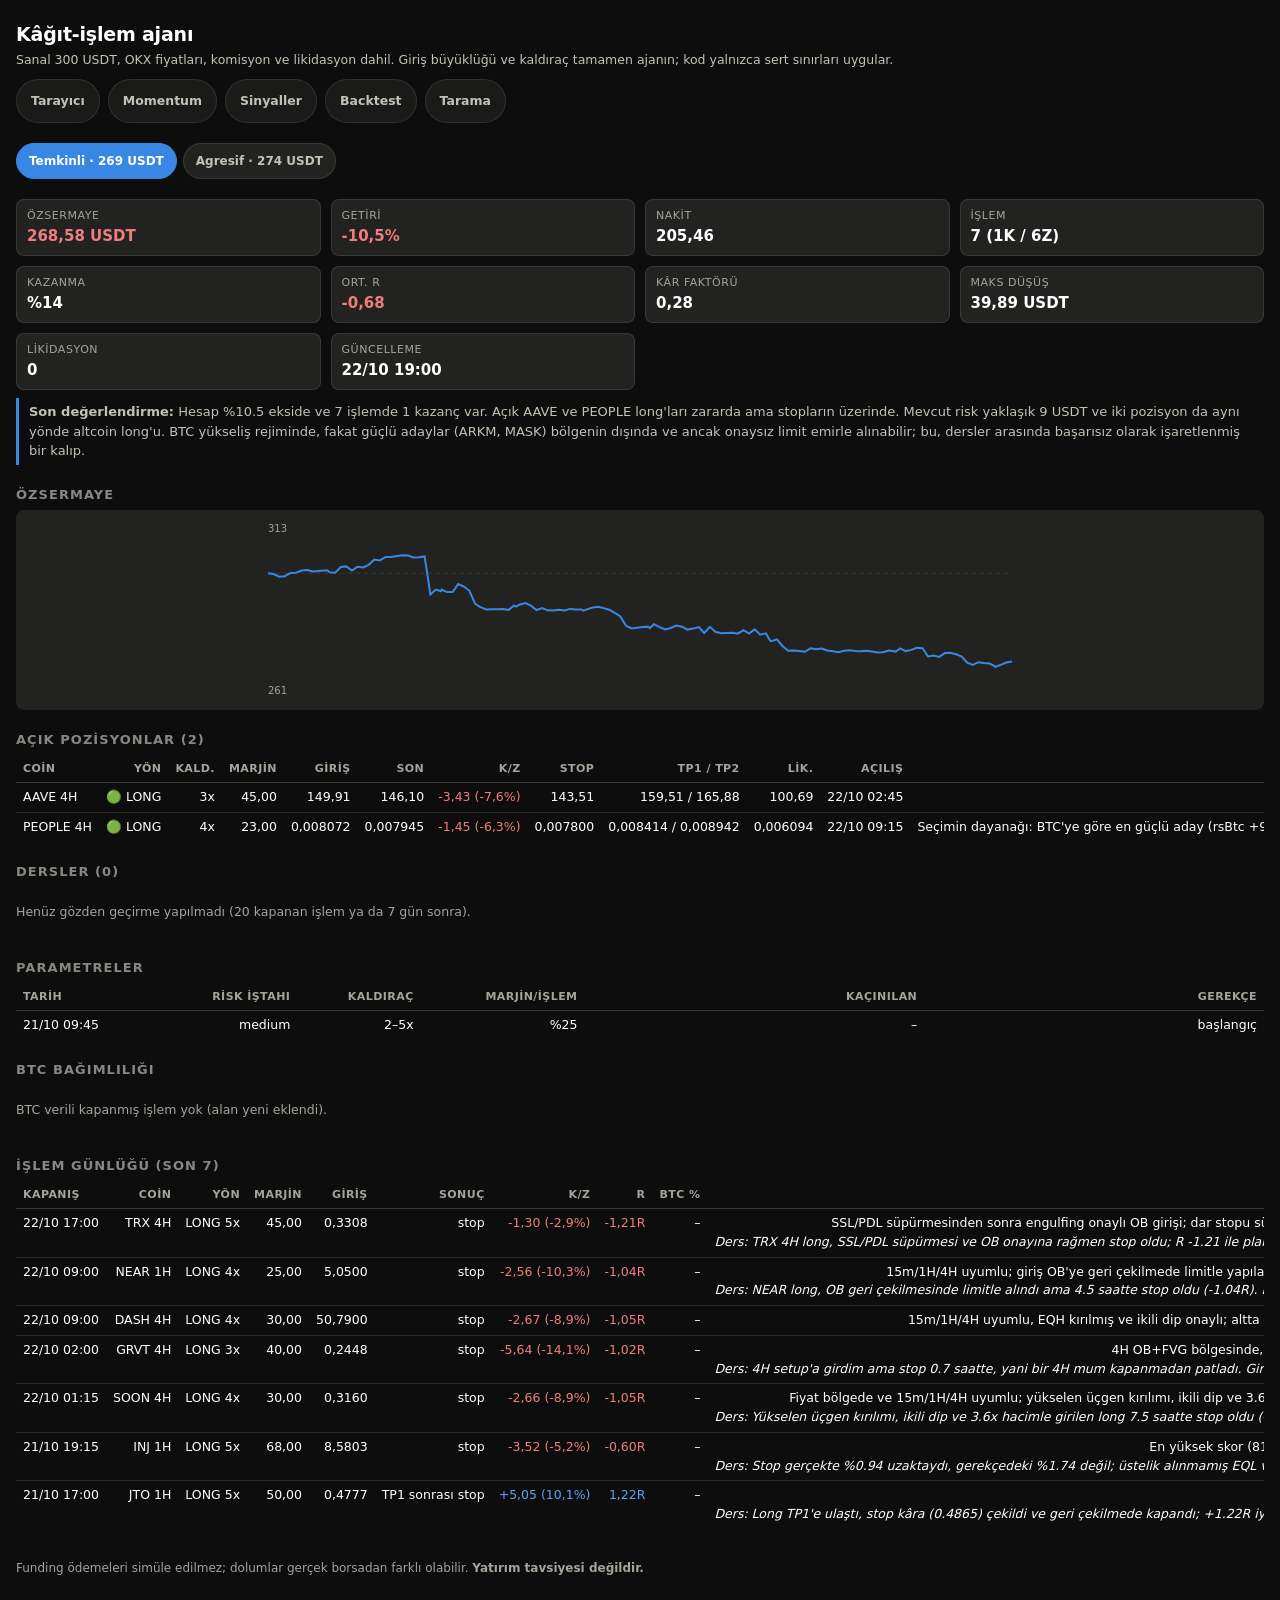
==== commit 6f1f47f8: "Çok ufuklu BTC piyasa okuması; ajana okuma, yön istatistiği ve BTC trend adayı; laboratuvarda BTC/ET" ====
--- a/agent.html
+++ b/agent.html
@@ -56,9 +56,9 @@
 function render(a) {
   const s = a.stats;
   const tiles = [['Özsermaye', `${fmt(a.equity)} USDT`, cls(a.equity - a.startEquity)], ['Getiri', `${s.returnPct >= 0 ? '+' : ''}${fmt(s.returnPct, 1)}%`, cls(s.returnPct)], ['Nakit', fmt(a.cash)], ['İşlem', `${s.trades} (${s.wins}K / ${s.losses}Z)`], ['Kazanma', `%${fmt(s.winRate * 100, 0)}`], ['Ort. R', fmt(s.avgR), cls(s.avgR)], ['Kâr faktörü', fmt(s.profitFactor)], ['Maks düşüş', `${fmt(s.maxDD)} USDT`], ['Likidasyon', s.liquidations, s.liquidations ? 'neg' : ''], ['Güncelleme', dt(a.lastRun)]];
-  const posRows = a.positions.map((p) => `<tr><td>${esc(p.coin)} ${esc(p.tf)}${p.hedgeOf ? ' <span class="tag">hedge bacağı</span>' : p.hedge ? ' <span class="tag">hedge\'li</span>' : ''}</td><td>${p.direction === 'long' ? '🟢 LONG' : '🔴 SHORT'}</td><td>${p.leverage}x</td><td>${fmt(p.margin)}</td><td>${fp(p.entry)}</td><td>${fp(p.lastPrice)}</td><td class="${cls(p.unrealized)}">${fmt(p.unrealized)} (${fmt(p.margin ? (p.unrealized / p.margin) * 100 : 0, 1)}%)</td><td>${fp(p.stop)}${p.tp1Done ? ' (BE)' : ''}</td><td>${fp(p.tp1)} / ${fp(p.tp2)}</td><td>${fp(p.liq)}</td><td>${dt(p.openedAt)}</td><td class="wrap">${esc(p.rationale)}</td></tr>`).join('');
+  const posRows = a.positions.map((p) => `<tr><td>${esc(p.coin)} ${esc(p.tf)}${p.hedgeOf ? ' <span class="tag">hedge bacağı</span>' : p.hedge ? ' <span class="tag">hedge\'li</span>' : ''}${p.source === 'btc_trend' ? ' <span class="tag">BTC trend</span>' : ''}</td><td>${p.direction === 'long' ? '🟢 LONG' : '🔴 SHORT'}</td><td>${p.leverage}x</td><td>${fmt(p.margin)}</td><td>${fp(p.entry)}</td><td>${fp(p.lastPrice)}</td><td class="${cls(p.unrealized)}">${fmt(p.unrealized)} (${fmt(p.margin ? (p.unrealized / p.margin) * 100 : 0, 1)}%)</td><td>${fp(p.stop)}${p.tp1Done ? ' (BE)' : ''}</td><td>${fp(p.tp1)} / ${fp(p.tp2)}</td><td>${fp(p.liq)}</td><td>${dt(p.openedAt)}</td><td class="wrap">${esc(p.rationale)}</td></tr>`).join('');
   const ordRows = a.orders.map((o) => `<tr><td>${esc(o.coin)} ${esc(o.tf)}</td><td>${o.direction.toUpperCase()}</td><td>${o.leverage}x</td><td>${fmt(o.margin)}</td><td>${fp(o.price)}</td><td>${fp(o.stop)}</td><td>${fp(o.tp1)} / ${fp(o.tp2)}</td><td>${dt(o.expiresAt)}</td><td class="wrap">${esc(o.rationale)}</td></tr>`).join('');
-  const trRows = [...a.trades].reverse().map((t) => `<tr><td>${dt(t.closedAt)}</td><td>${esc(t.coin)} ${esc(t.tf)}${t.hedgeOf ? ' <span class="tag">hedge bacağı</span>' : t.hedge ? ' <span class="tag">hedge\'li</span>' : ''}</td><td>${t.direction.toUpperCase()} ${t.leverage}x</td><td>${fmt(t.margin)}</td><td>${fp(t.entry)}</td><td>${esc(OUT[t.outcome] || t.outcome)}</td><td class="${cls(t.pnl)}">${t.pnl >= 0 ? '+' : ''}${fmt(t.pnl)} (${fmt(t.pnlPct, 1)}%)</td><td class="${cls(t.R)}">${fmt(t.R)}R</td><td class="${cls(t.btcPct)}">${t.btcPct == null ? '–' : fmt(t.btcPct, 1)}</td><td class="wrap">${esc(t.rationale)}${t.reflection ? `<br><i>Ders: ${esc(t.reflection)}</i>` : ''}</td></tr>`).join('');
+  const trRows = [...a.trades].reverse().map((t) => `<tr><td>${dt(t.closedAt)}</td><td>${esc(t.coin)} ${esc(t.tf)}${t.hedgeOf ? ' <span class="tag">hedge bacağı</span>' : t.hedge ? ' <span class="tag">hedge\'li</span>' : ''}${t.source === 'btc_trend' ? ' <span class="tag">BTC trend</span>' : ''}</td><td>${t.direction.toUpperCase()} ${t.leverage}x</td><td>${fmt(t.margin)}</td><td>${fp(t.entry)}</td><td>${esc(OUT[t.outcome] || t.outcome)}</td><td class="${cls(t.pnl)}">${t.pnl >= 0 ? '+' : ''}${fmt(t.pnl)} (${fmt(t.pnlPct, 1)}%)</td><td class="${cls(t.R)}">${fmt(t.R)}R</td><td class="${cls(t.btcPct)}">${t.btcPct == null ? '–' : fmt(t.btcPct, 1)}</td><td class="wrap">${esc(t.rationale)}${t.reflection ? `<br><i>Ders: ${esc(t.reflection)}</i>` : ''}</td></tr>`).join('');
   const ph = [...(a.paramsHistory || [])].reverse().map((h) => `<tr><td>${dt(h.at)}</td><td>${esc(h.params.riskAppetite)}</td><td>${h.params.preferredLeverage?.join('–')}x</td><td>%${h.params.maxMarginPctPerTrade}</td><td class="wrap">${esc((h.params.avoidDetectors || []).join(', ') || '–')}</td><td class="wrap">${esc(h.reason)}</td></tr>`).join('');
   return `
     <section><div class="tiles">${tiles.map(([k, v, c]) => `<div class="stat"><div class="k">${k}</div><div class="v ${c || ''}">${v}</div></div>`).join('')}</div>
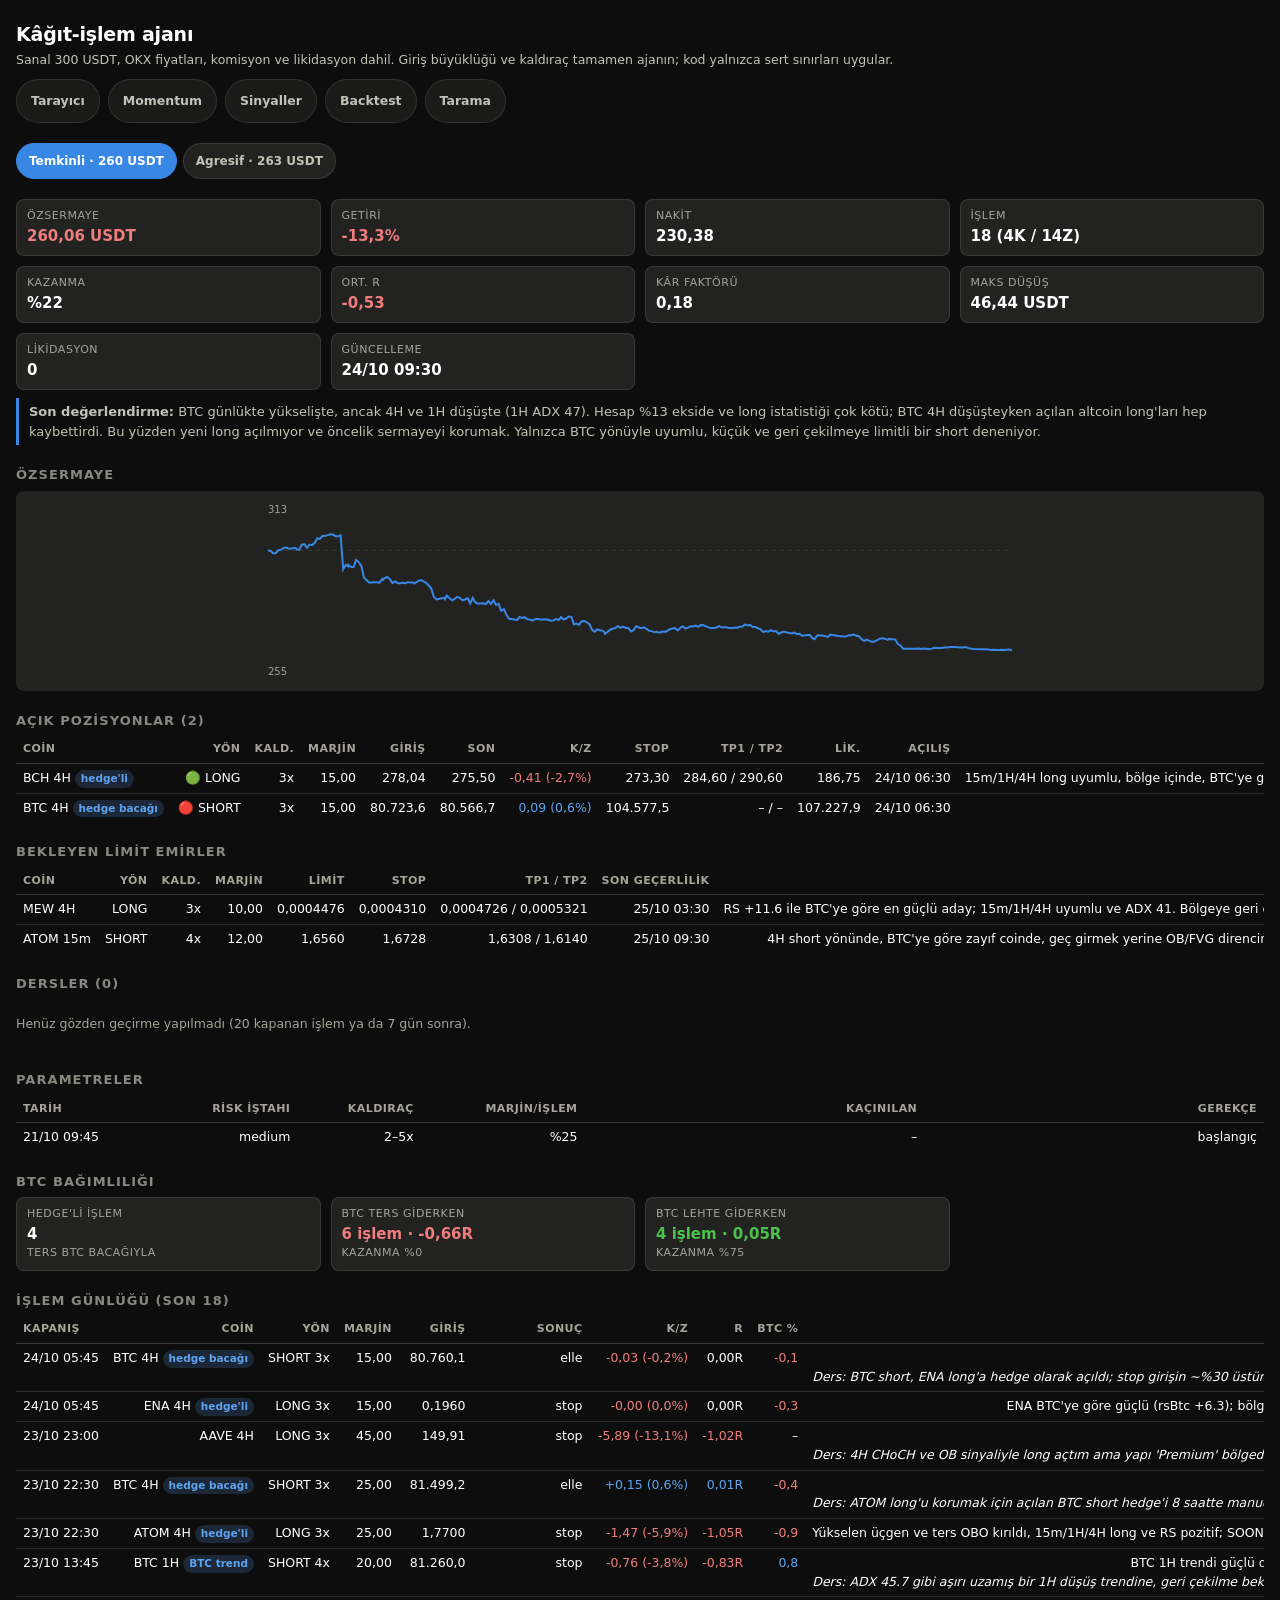
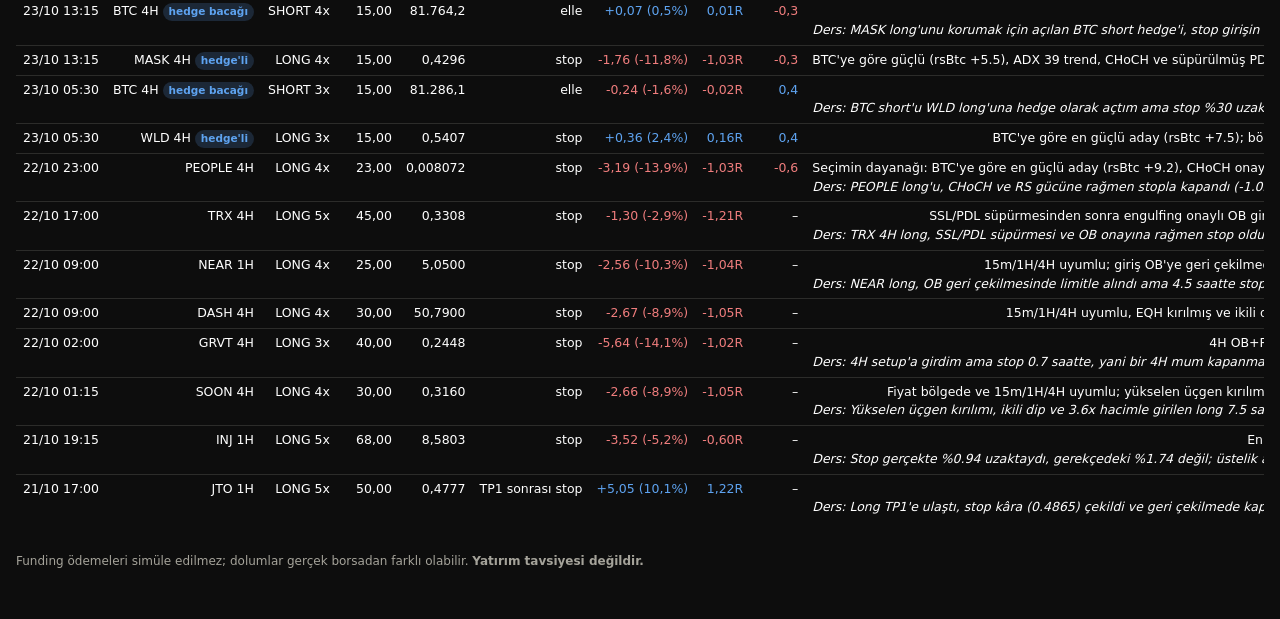
==== commit 8dc70702: "Denetçi + araştırmacı ajanlar (yalnız öneri): günlük denetim, haftalık hipotez taraması, JSON kuyruk" ====
--- a/agent.html
+++ b/agent.html
@@ -71,15 +71,45 @@
     <section><h2>BTC bağımlılığı</h2>${(() => { const w = a.trades.filter((t) => t.btcPct != null); if (!w.length) return '<p class="empty">BTC verili kapanmış işlem yok (alan yeni eklendi).</p>'; const adv = w.filter((t) => (t.direction === 'long' && t.btcPct < 0) || (t.direction === 'short' && t.btcPct > 0)), fav = w.filter((t) => !adv.includes(t)); const avg = (l) => (l.length ? l.reduce((x, t) => x + t.R, 0) / l.length : 0); const win = (l) => (l.length ? l.filter((t) => t.pnl > 0).length / l.length : 0); const hedgedN = a.trades.filter((t) => t.hedge).length; return `<div class="tiles"><div class="stat"><div class="k">Hedge'li işlem</div><div class="v">${hedgedN}</div><div class="k">ters BTC bacağıyla</div></div><div class="stat"><div class="k">BTC ters giderken</div><div class="v ${cls(avg(adv))}">${adv.length} işlem · ${fmt(avg(adv))}R</div><div class="k">kazanma %${fmt(win(adv) * 100, 0)}</div></div><div class="stat"><div class="k">BTC lehte giderken</div><div class="v ${cls(avg(fav))}">${fav.length} işlem · ${fmt(avg(fav))}R</div><div class="k">kazanma %${fmt(win(fav) * 100, 0)}</div></div></div>`; })()}</section>
     <section><h2>İşlem günlüğü (son ${a.trades.length})</h2>${trRows ? `<div class="tablewrap"><table class="grid"><thead><tr><th>Kapanış</th><th>Coin</th><th>Yön</th><th>Marjin</th><th>Giriş</th><th>Sonuç</th><th>K/Z</th><th>R</th><th>BTC %</th><th class="wrap">Gerekçe / ders</th></tr></thead><tbody>${trRows}</tbody></table></div>` : '<p class="empty">Henüz kapanan işlem yok.</p>'}</section>`;
 }
+// Denetçi (review.json) ve araştırmacı (research.json) sekmeleri: yalnız öneri üretirler; kurallar Variables'tan değişir.
+const SEV = { info: 'ℹ️', warn: '⚠️', high: '🔴' }, HEALTH = { ok: '🟢 iyi', watch: '🟡 izle', alert: '🔴 uyarı' }, VERD = { confirmed: '✅ doğrulandı', rejected: '❌ ret', inconclusive: '➖ sonuçsuz' };
+function renderReview(r) {
+  const L = r.latest; if (!L) return '<p class="empty">Henüz denetim yok.</p>';
+  const m = L.metrics || {}, P = m.periods || {};
+  const per = (k, t) => (P[k] ? `<tr><td>${t}</td><td>${P[k].sent}</td><td>${P[k].filled}</td><td>${P[k].closed}</td><td>${P[k].stopped}</td><td>${P[k].early}</td><td>${P[k].winRate != null ? fmt(P[k].winRate * 100, 0) + '%' : '–'}</td><td class="${cls(P[k].avgR)}">${P[k].avgR != null ? fmt(P[k].avgR) : '–'}</td><td class="${cls(P[k].totalR)}">${fmt(P[k].totalR, 1)}</td><td class="${cls(P[k].btcAdverse?.avgR)}">${P[k].btcAdverse?.n ? `${fmt(P[k].btcAdverse.avgR)} (n${P[k].btcAdverse.n})` : '–'}</td></tr>` : '');
+  return `
+    <section><div class="assess"><b>${HEALTH[L.health] || esc(L.health)}</b> · ${dt(L.at)}<br>${esc(L.summary)}</div></section>
+    <section><h2>Sinyal botu dönemleri</h2><div class="tablewrap"><table class="grid"><thead><tr><th>Dönem</th><th>Gönderilen</th><th>Dolan</th><th>Kapanan</th><th>Stop</th><th>Erken kâr</th><th>Kazanma</th><th>Ort R</th><th>Toplam R</th><th>BTC ters: ort R</th></tr></thead><tbody>${per('d1', 'Son 24 saat')}${per('d7', 'Son 7 gün')}${per('d30', 'Son 30 gün')}</tbody></table></div>
+    ${m.expected ? `<p class="sub">Beklenti (12 ay tarama, ${esc(m.expected.name.slice(0, 60))}…): 4H doğrulama ort ${fmt(m.expected.tf4h?.avgR)}R, kazanma %${fmt((m.expected.tf4h?.winRate || 0) * 100, 0)}, hedge'li ${fmt(m.expected.hedgedValid4h)}R.</p>` : ''}</section>
+    <section><h2>Bulgular</h2>${L.findings?.length ? `<ul class="lessons">${L.findings.map((f) => `<li>${SEV[f.severity] || ''} <b>${esc(f.area)}</b>: ${esc(f.evidence)} → <i>${esc(f.action)}</i></li>`).join('')}</ul>` : '<p class="empty">Bulgu yok.</p>'}</section>
+    <section><h2>Araştırmacıya iletilen hipotezler</h2>${L.researchRequests?.length ? `<ul class="lessons">${L.researchRequests.map((q) => `<li><b>${esc(q.id)}</b>${q.urgent ? ' <span class="tag">acil</span>' : ''}: ${esc(q.question)} <code>${esc(q.variantSpec)}</code><br><i>${esc(q.rationale)}</i></li>`).join('')}</ul>` : '<p class="empty">Yeni hipotez yok.</p>'}
+    ${L.varsSuggestion ? `<div class="assess"><b>Öneri (kullanıcı karar verir):</b> <code>${esc(L.varsSuggestion.name)}=${esc(L.varsSuggestion.value)}</code> — ${esc(L.varsSuggestion.why)}</div>` : ''}</section>
+    <section><h2>Geçmiş denetimler</h2><div class="tablewrap"><table class="grid"><thead><tr><th>Tarih</th><th>Durum</th><th class="wrap">Özet</th></tr></thead><tbody>${[...(r.reports || [])].reverse().map((x) => `<tr><td>${dt(x.at)}</td><td>${HEALTH[x.health] || esc(x.health)}</td><td class="wrap">${esc(x.summary)}</td></tr>`).join('')}</tbody></table></div></section>`;
+}
+function renderResearch(r, queue) {
+  const L = r?.latest;
+  const q = (queue?.items || []);
+  const rowsT = L?.rows?.length ? `<div class="tablewrap"><table class="grid"><thead><tr><th>Hipotez</th><th>4H eğit. n</th><th>4H eğit. R</th><th>4H doğr. n</th><th>4H doğr. R</th><th>4H hedge'li doğr. R</th><th>1H doğr. R</th><th>Karar</th></tr></thead><tbody>${L.rows.map((x) => { const v = L.results?.find((y) => y.requestId === x.requestId); return `<tr><td>${esc(x.name.slice(0, 70))}</td><td>${x.tf4h.train?.n ?? '–'}</td><td class="${cls(x.tf4h.train?.avgR)}">${fmt(x.tf4h.train?.avgR, 3)}</td><td>${x.tf4h.valid?.n ?? '–'}</td><td class="${cls(x.tf4h.valid?.avgR)}">${fmt(x.tf4h.valid?.avgR, 3)}</td><td class="${cls(x.tf4h.hedgedValid?.avgR)}">${fmt(x.tf4h.hedgedValid?.avgR, 3)}</td><td class="${cls(x.tf1h.valid?.avgR)}">${fmt(x.tf1h.valid?.avgR, 3)}</td><td>${v ? VERD[v.verdict] || esc(v.verdict) : (x.requestId === 'base' ? 'temel' : '–')}</td></tr>`; }).join('')}</tbody></table></div>` : '';
+  return `
+    ${L ? `<section><div class="assess"><b>Son rapor</b> · ${dt(L.at)}${L.plans ? ` · ${L.plans} plan` : ''}<br>${esc(L.summary)}</div></section>
+    <section><h2>Sonuçlar</h2>${rowsT}<ul class="lessons">${(L.results || []).map((x) => `<li><b>${esc(x.requestId)}</b> ${VERD[x.verdict] || ''}: ${esc(x.note)}</li>`).join('')}</ul></section>
+    ${L.proposals?.length ? `<section><h2>Öneriler (kullanıcı karar verir)</h2><ul class="lessons">${L.proposals.map((p) => `<li><code>${esc(p.varsName)}=${esc(p.value)}</code> — ${esc(p.evidence)}<br><i>Risk: ${esc(p.risk)}</i></li>`).join('')}</ul></section>` : ''}
+    ${L.nextQuestions?.length ? `<section><h2>Sonraki sorular</h2><ul class="lessons">${L.nextQuestions.map((x) => `<li>${esc(x)}</li>`).join('')}</ul></section>` : ''}` : '<section><p class="empty">Henüz araştırma raporu yok (Pazar 06:00 UTC ya da denetçi isteğiyle).</p></section>'}
+    <section><h2>Kuyruk (${q.filter((x) => x.status === 'pending').length} bekleyen)</h2>${q.length ? `<div class="tablewrap"><table class="grid"><thead><tr><th>Kimlik</th><th class="wrap">Soru</th><th class="wrap">Varyant</th><th>Durum</th><th>Tarih</th></tr></thead><tbody>${[...q].reverse().map((x) => `<tr><td>${esc(x.id)}${x.urgent ? ' <span class="tag">acil</span>' : ''}</td><td class="wrap">${esc(x.question)}</td><td class="wrap"><code>${esc(JSON.stringify(x.spec))}</code></td><td>${x.status === 'done' ? VERD[x.verdict] || 'bitti' : 'bekliyor'}</td><td>${dt(x.doneAt || x.createdAt)}</td></tr>`).join('')}</tbody></table></div>` : '<p class="empty">Kuyruk boş; araştırmacı standart komşu-eşik hipotezlerini dener.</p>'}</section>`;
+}
 async function main() {
   const data = {};
-  for (const p of PROFILES) { try { const r = await fetch(`docs/agent/${p}.json`, { cache: 'no-store' }); if (r.ok) data[p] = await r.json(); } catch { /* yok */ } }
+  const get = async (f) => { try { const r = await fetch(`docs/agent/${f}`, { cache: 'no-store' }); return r.ok ? await r.json() : null; } catch { return null; } };
+  for (const p of PROFILES) { const j = await get(`${p}.json`); if (j) data[p] = j; }
+  const review = await get('review.json'), researchJ = await get('research.json'), queue = await get('research-queue.json');
+  if (review) data.denetci = { label: 'Denetçi', _render: () => renderReview(review) };
+  if (researchJ || queue) data.arastirmaci = { label: 'Araştırmacı', _render: () => renderResearch(researchJ, queue) };
   const tabs = document.querySelector('#tabs'), root = document.querySelector('#root');
   const ids = Object.keys(data);
   if (!ids.length) { root.innerHTML = '<p class="empty">Henüz ajan verisi yok. İlk gerçek (dry olmayan) <code>scan-and-alert</code> koşusundan sonra <code>docs/agent/*.json</code> oluşur.</p>'; return; }
   let cur = (() => { try { return localStorage.getItem('agent-tab'); } catch { return null; } })();
   if (!ids.includes(cur)) cur = ids[0];
-  const draw = () => { tabs.innerHTML = ids.map((id) => `<button type="button" class="chip" data-id="${id}" aria-pressed="${id === cur}">${esc(data[id].label || id)} · ${fmt(data[id].equity, 0)} USDT</button>`).join(''); root.innerHTML = render(data[cur]); };
+  const draw = () => { tabs.innerHTML = ids.map((id) => `<button type="button" class="chip" data-id="${id}" aria-pressed="${id === cur}">${esc(data[id].label || id)}${data[id]._render ? '' : ` · ${fmt(data[id].equity, 0)} USDT`}</button>`).join(''); root.innerHTML = data[cur]._render ? data[cur]._render() : render(data[cur]); };
   tabs.addEventListener('click', (e) => { const b = e.target.closest('[data-id]'); if (!b) return; cur = b.dataset.id; try { localStorage.setItem('agent-tab', cur); } catch { /* yok */ } draw(); });
   draw();
 }
